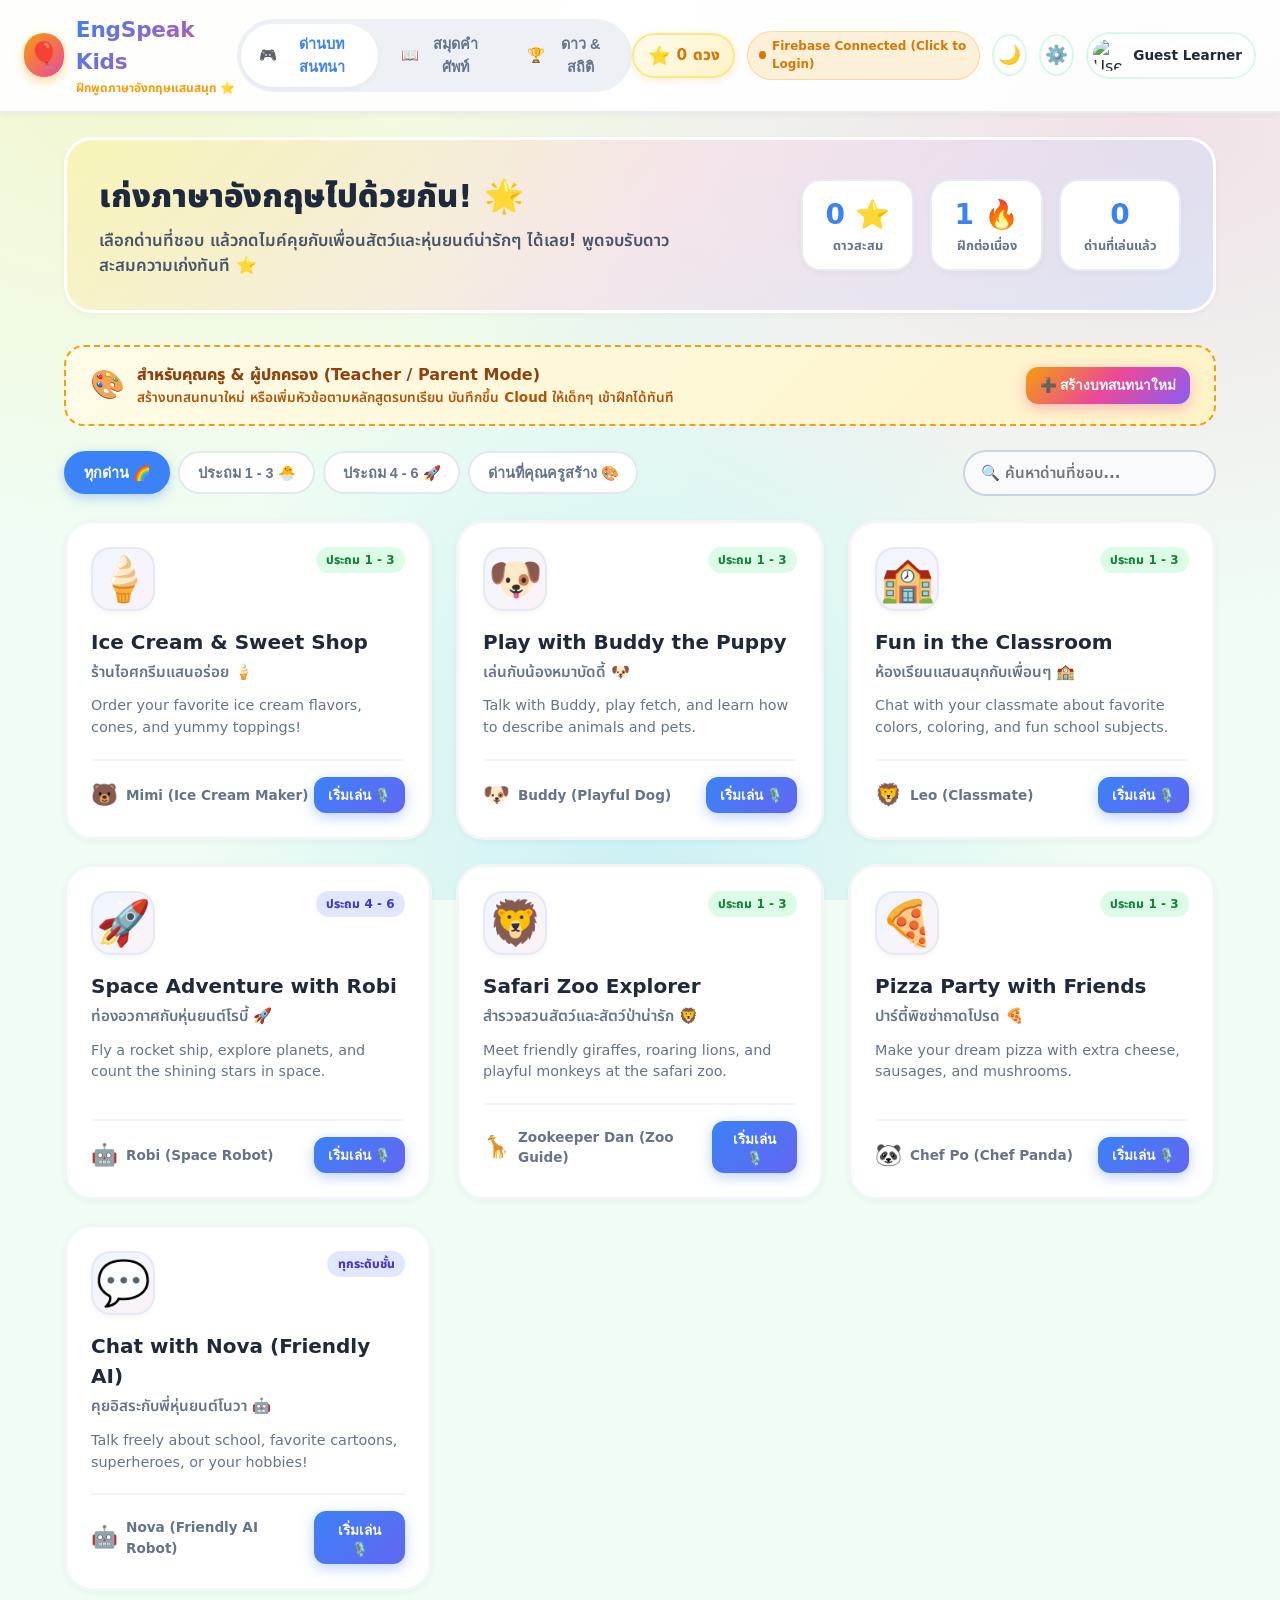
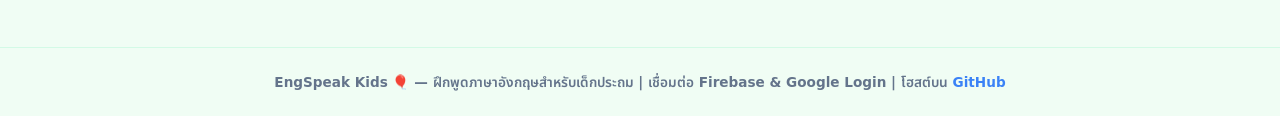
==== index.html @ 5729c8fe "Transform to EngSpeak Kids with custom scenario builder and star rewards" ====
<!DOCTYPE html>
<html lang="th" data-theme="light">
<head>
  <meta charset="UTF-8">
  <meta name="viewport" content="width=device-width, initial-scale=1.0">
  <meta name="description" content="เว็บแอพฝึกพูดภาษาอังกฤษแสนสนุกสำหรับเด็กประถม มีระบบแปลงเสียงพูด ตอบกลับด้วยเสียง สะสมดาว และระบบสร้างบทสนทนาสำหรับคุณครู">
  <title>EngSpeak Kids 🎈 - เว็บแอพฝึกสนทนาภาษาอังกฤษสำหรับเด็กประถม</title>

  <!-- Google Fonts: Inter & Noto Sans Thai -->
  <link rel="preconnect" href="https://fonts.googleapis.com">
  <link rel="preconnect" href="https://fonts.gstatic.com" crossorigin>
  <link href="https://fonts.googleapis.com/css2?family=Inter:wght@400;500;600;700;800;900&family=Noto+Sans+Thai:wght@400;500;600;700;800;900&display=swap" rel="stylesheet">

  <!-- CSS Stylesheets -->
  <link rel="stylesheet" href="./css/main.css">
  <link rel="stylesheet" href="./css/chat.css">
  <link rel="stylesheet" href="./css/components.css">
</head>
<body>

  <!-- Top App Header -->
  <header class="app-header">
    <div class="brand" id="brand-btn">
      <div class="brand-icon">🎈</div>
      <div class="brand-title">
        <span class="brand-name">EngSpeak Kids</span>
        <span class="brand-tag">ฝึกพูดภาษาอังกฤษแสนสนุก ⭐</span>
      </div>
    </div>

    <!-- Navigation Tabs -->
    <nav class="nav-tabs">
      <button class="nav-tab active" data-view="scenarios">
        <span>🎮</span> <span>ด่านบทสนทนา</span>
      </button>
      <button class="nav-tab" data-view="wordbank">
        <span>📖</span> <span>สมุดคำศัพท์</span>
      </button>
      <button class="nav-tab" data-view="history">
        <span>🏆</span> <span>ดาว & สถิติ</span>
      </button>
    </nav>

    <!-- Header Actions -->
    <div class="header-actions">
      <!-- Star Reward Pill -->
      <div class="star-counter-badge" id="header-stars-badge" title="ดาวสะสมความเก่งของคุณ">
        <span class="star-icon-spin">⭐</span>
        <span id="header-stars-count">0</span> ดวง
      </div>

      <!-- Firebase Badge -->
      <div class="firebase-indicator warning" id="firebase-indicator" title="คลิกเพื่อตั้งค่า Firebase">
        <span class="indicator-dot"></span>
        <span id="firebase-status-text">Setup Firebase</span>
      </div>

      <!-- Theme Toggle -->
      <button class="btn btn-secondary btn-icon" id="btn-theme-toggle" title="สลับโหมดมืด/สว่าง">
        🌙
      </button>

      <!-- Settings Button -->
      <button class="btn btn-secondary btn-icon" id="btn-header-settings" title="ตั้งค่าเสียงและระบบ">
        ⚙️
      </button>

      <!-- User Profile Badge -->
      <div class="user-badge" id="user-profile-badge" title="บัญชีผู้ใช้ & Google Login">
        <img src="https://api.dicebear.com/7.x/bottts/svg?seed=kid" alt="User Avatar" class="user-avatar" id="header-user-avatar">
        <span class="user-name" id="header-user-name">Guest Learner</span>
      </div>
    </div>
  </header>

  <!-- Main Container -->
  <main class="main-content">

    <!-- VIEW 1: SCENARIOS (ด่านฝึกพูดสำหรับเด็กประถม) -->
    <section class="view-section active" id="view-scenarios">
      <!-- Hero Banner -->
      <div class="hero-banner">
        <div class="hero-text">
          <h1>เก่งภาษาอังกฤษไปด้วยกัน! 🌟</h1>
          <p>เลือกด่านที่ชอบ แล้วกดไมค์คุยกับเพื่อนสัตว์และหุ่นยนต์น่ารักๆ ได้เลย! พูดจบรับดาวสะสมความเก่งทันที ⭐</p>
        </div>
        <div class="hero-stats">
          <div class="stat-chip">
            <div class="stat-value" id="stat-stars-banner">0 ⭐</div>
            <div class="stat-label">ดาวสะสม</div>
          </div>
          <div class="stat-chip">
            <div class="stat-value" id="stat-streak">1 🔥</div>
            <div class="stat-label">ฝึกต่อเนื่อง</div>
          </div>
          <div class="stat-chip">
            <div class="stat-value" id="stat-practices">0</div>
            <div class="stat-label">ด่านที่เล่นแล้ว</div>
          </div>
        </div>
      </div>

      <!-- Teacher / Admin Bar -->
      <div class="teacher-action-bar">
        <div class="teacher-bar-info">
          <span>🎨</span>
          <div class="teacher-bar-text">
            <h4>สำหรับคุณครู & ผู้ปกครอง (Teacher / Parent Mode)</h4>
            <p>สร้างบทสนทนาใหม่ หรือเพิ่มหัวข้อตามหลักสูตรบทเรียน บันทึกขึ้น Cloud ให้เด็กๆ เข้าฝึกได้ทันที</p>
          </div>
        </div>
        <button class="btn btn-rainbow btn-sm" id="btn-open-custom-scenario">
          ➕ สร้างบทสนทนาใหม่
        </button>
      </div>

      <!-- Filters & Search -->
      <div class="filter-bar">
        <div class="filter-tags">
          <button class="filter-btn active" data-level="all">ทุกด่าน 🌈</button>
          <button class="filter-btn" data-level="p1-p3">ประถม 1 - 3 🐣</button>
          <button class="filter-btn" data-level="p4-p6">ประถม 4 - 6 🚀</button>
          <button class="filter-btn" data-level="custom">ด่านที่คุณครูสร้าง 🎨</button>
        </div>
        <div style="min-width: 240px;">
          <input type="text" id="search-scenarios-input" class="form-control" placeholder="🔍 ค้นหาด่านที่ชอบ..." style="border-radius: var(--radius-full);">
        </div>
      </div>

      <!-- Scenarios Cards Grid -->
      <div class="scenarios-grid" id="scenarios-container">
        <!-- Rendered by JavaScript -->
      </div>
    </section>

    <!-- VIEW 2: CHAT PRACTICE ROOM (ห้องสนทนาสดสำหรับเด็ก) -->
    <section class="view-section" id="view-chat">
      <div class="chat-room-container">
        <!-- Header -->
        <div class="chat-room-header">
          <div class="partner-info">
            <div class="partner-avatar-box">
              <span id="chat-partner-avatar">🐻</span>
              <span class="speaking-indicator-dot" id="chat-speaking-dot"></span>
            </div>
            <div class="partner-meta">
              <h3>
                <span id="chat-partner-name">Mimi</span>
                <span class="partner-role-badge" id="chat-partner-role">Ice Cream Maker</span>
              </h3>
              <div class="partner-scenario-title" id="chat-scenario-title">🍦 Ice Cream & Sweet Shop</div>
            </div>
          </div>
          <div class="chat-room-actions">
            <button class="btn btn-secondary btn-sm" id="btn-finish-practice">
              ⏹️ บันทึกดาว & ออก
            </button>
          </div>
        </div>

        <!-- Messages Feed -->
        <div class="chat-messages" id="chat-messages-feed">
          <!-- Bubbles added dynamically -->
        </div>

        <!-- Suggested Prompts -->
        <div class="suggested-prompts-bar" id="suggested-prompts-bar">
          <!-- Chips added dynamically -->
        </div>

        <!-- Chat Input Bar -->
        <div class="chat-input-bar">
          <div class="speech-control-area">
            <!-- Big Central Microphone Button -->
            <div class="mic-button-wrapper">
              <button class="btn-mic" id="btn-mic-toggle" title="กดเพื่อเริ่มพูด">
                🎙️
              </button>
              <div class="mic-wave-ring"></div>
            </div>

            <!-- Text Input Fallback -->
            <div class="input-text-wrapper">
              <input type="text" id="chat-input-text" class="chat-text-input" placeholder="กดไมค์เพื่อพูดภาษาอังกฤษ หรือพิมพ์ตรงนี้จ้า...">
              <button class="btn-send" id="btn-chat-send" title="ส่งข้อความ">
                ➤
              </button>
            </div>
          </div>

          <div class="status-indicator-text" id="speech-status-indicator">
            แตะไมค์เพื่อพูด 🎙️
          </div>
        </div>
      </div>
    </section>

    <!-- VIEW 3: WORD BANK (สมุดคำศัพท์สำหรับเด็ก) -->
    <section class="view-section" id="view-wordbank">
      <div class="word-bank-header">
        <div>
          <h2>📖 สมุดคำศัพท์คนเก่ง (My Word Bank)</h2>
          <p style="color: var(--text-muted); font-size: 0.95rem; font-weight: 600;">คำศัพท์ภาษาอังกฤษที่หนูๆ บันทึกไว้ แตะฟังเสียงอ่านได้ตลอดเวลาจ้า</p>
        </div>
        <div style="display: flex; align-items: center; gap: 0.75rem;">
          <span class="badge-level p1-p3" id="wordbank-count">0 คำ</span>
          <button class="btn btn-primary btn-sm" id="btn-open-add-vocab">
            ➕ จดคำศัพท์ใหม่
          </button>
        </div>
      </div>

      <div class="word-bank-grid" id="wordbank-list-container">
        <!-- Rendered by JavaScript -->
      </div>
    </section>

    <!-- VIEW 4: HISTORY & STATS (ดาวและประวัติ) -->
    <section class="view-section" id="view-history">
      <div style="margin-bottom: 1.5rem;">
        <h2>🏆 เหรียญรางวัลและประวัติการฝึก</h2>
        <p style="color: var(--text-muted); font-size: 0.95rem; font-weight: 600;">ดูความก้าวหน้าและด่านต่างๆ ที่เคยฝึกพูดมาแล้ว</p>
      </div>

      <div class="history-list" id="history-list-container">
        <!-- Rendered by JavaScript -->
      </div>
    </section>

  </main>

  <!-- App Footer -->
  <footer class="app-footer">
    <p>EngSpeak Kids 🎈 — ฝึกพูดภาษาอังกฤษสำหรับเด็กประถม | เชื่อมต่อ Firebase & Google Login | โฮสต์บน <a href="https://github.com" target="_blank" rel="noopener">GitHub</a></p>
  </footer>

  <!-- ==================== MODALS ==================== -->

  <!-- 1. Custom Scenario Builder Modal (สำหรับครู/ผู้ปกครอง) -->
  <div class="modal-overlay" id="custom-scenario-modal">
    <div class="modal-box">
      <div class="modal-header">
        <h3>🎨 สร้างบทสนทนาใหม่ (Custom Scenario)</h3>
        <button class="modal-close" id="btn-close-custom-scenario-modal">&times;</button>
      </div>
      <div class="modal-body">
        <p class="form-help">
          สร้างด่านสนทนาใหม่ตามหัวข้อที่ต้องการ ข้อมูลจะถูกบันทึกขึ้น <strong>Cloud Firestore</strong> ให้เด็กๆ ทุกคนเข้าฝึกได้ทันที
        </p>

        <div class="form-group">
          <label>1. ชื่อด่านภาษาอังกฤษ (Title) *</label>
          <input type="text" id="custom-title" class="form-control" placeholder="เช่น Visiting the Toy Store">
        </div>

        <div class="form-group">
          <label>2. ชื่อด่านภาษาไทย (Thai Title) *</label>
          <input type="text" id="custom-title-th" class="form-control" placeholder="เช่น เที่ยวร้านของเล่นแสนสนุก 🧸">
        </div>

        <div class="form-group">
          <label>3. ระดับชั้น (Grade Level)</label>
          <select id="custom-level" class="form-control">
            <option value="ประถม 1 - 3">ประถม 1 - 3 (เริ่มต้น)</option>
            <option value="ประถม 4 - 6">ประถม 4 - 6 (ปานกลาง)</option>
            <option value="ทุกระดับชั้น">ทุกระดับชั้น</option>
          </select>
        </div>

        <div class="form-group">
          <label>4. เลือกตัวการ์ตูนมาสคอต (Mascot Emoji)</label>
          <div class="emoji-picker-container" id="custom-emoji-picker">
            <div class="emoji-pill selected" data-emoji="🐻">🐻</div>
            <div class="emoji-pill" data-emoji="🐶">🐶</div>
            <div class="emoji-pill" data-emoji="🐱">🐱</div>
            <div class="emoji-pill" data-emoji="🐰">🐰</div>
            <div class="emoji-pill" data-emoji="🐼">🐼</div>
            <div class="emoji-pill" data-emoji="🦁">🦁</div>
            <div class="emoji-pill" data-emoji="🦄">🦄</div>
            <div class="emoji-pill" data-emoji="🤖">🤖</div>
            <div class="emoji-pill" data-emoji="🍦">🍦</div>
            <div class="emoji-pill" data-emoji="🍕">🍕</div>
            <div class="emoji-pill" data-emoji="🚀">🚀</div>
            <div class="emoji-pill" data-emoji="🎨">🎨</div>
            <div class="emoji-pill" data-emoji="⚽">⚽</div>
          </div>
        </div>

        <div style="display: grid; grid-template-columns: 1fr 1fr; gap: 1rem;">
          <div class="form-group">
            <label>5. ชื่อตัวละคร *</label>
            <input type="text" id="custom-partner-name" class="form-control" placeholder="เช่น Teddy">
          </div>
          <div class="form-group">
            <label>6. บทบาทตัวละคร *</label>
            <input type="text" id="custom-partner-role" class="form-control" placeholder="เช่น Toy Maker">
          </div>
        </div>

        <div class="form-group">
          <label>7. คำอธิบายด่านสั้นๆ</label>
          <input type="text" id="custom-description" class="form-control" placeholder="เช่น ซื้อของเล่นและตุ๊กตาตัวโปรด">
        </div>

        <div class="form-group">
          <label>8. ประโยคทักทายแรกของตัวละคร (English) *</label>
          <input type="text" id="custom-initial-msg" class="form-control" placeholder="เช่น Hello! Welcome to the toy store! What toy do you want?">
        </div>

        <div class="form-group">
          <label>9. คำแปลภาษาไทยของประโยคทักทาย *</label>
          <input type="text" id="custom-initial-msg-th" class="form-control" placeholder="เช่น สวัสดีจ้า! ยินดีต้อนรับสู่ร้านของเล่น อยากได้ของเล่นชิ้นไหนเอ่ย?">
        </div>

        <div class="form-group">
          <label>10. ตัวอย่างประโยคให้เด็กฝึกพูด (ใส่ 1 ประโยคต่อ 1 บรรทัด)</label>
          <textarea id="custom-prompts" class="form-control" rows="3" placeholder="I want the cute teddy bear!&#10;Can I play with the toy robot?&#10;How much is this puzzle?"></textarea>
        </div>
      </div>
      <div class="modal-footer">
        <button class="btn btn-secondary" id="btn-cancel-custom-scenario">ยกเลิก</button>
        <button class="btn btn-rainbow" id="btn-save-custom-scenario">
          💾 บันทึกขึ้น Cloud Firestore
        </button>
      </div>
    </div>
  </div>

  <!-- 2. Firebase Setup Modal -->
  <div class="modal-overlay" id="firebase-modal">
    <div class="modal-box">
      <div class="modal-header">
        <h3>🔥 ตั้งค่าการเชื่อมต่อ Firebase</h3>
        <button class="modal-close" id="btn-close-firebase-modal">&times;</button>
      </div>
      <div class="modal-body">
        <p class="form-help">
          นำค่า <code>firebaseConfig</code> จาก Firebase Console มากดบันทึกที่นี่:
        </p>

        <div class="form-group">
          <label>API Key *</label>
          <input type="text" id="fb-api-key" class="form-control" placeholder="AIzaSy...">
        </div>
        <div class="form-group">
          <label>Auth Domain</label>
          <input type="text" id="fb-auth-domain" class="form-control" placeholder="engspeak-app.firebaseapp.com">
        </div>
        <div class="form-group">
          <label>Project ID *</label>
          <input type="text" id="fb-project-id" class="form-control" placeholder="engspeak-app">
        </div>
        <div class="form-group">
          <label>Storage Bucket</label>
          <input type="text" id="fb-storage-bucket" class="form-control">
        </div>
        <div class="form-group">
          <label>Messaging Sender ID</label>
          <input type="text" id="fb-messaging-id" class="form-control">
        </div>
        <div class="form-group">
          <label>App ID</label>
          <input type="text" id="fb-app-id" class="form-control">
        </div>
      </div>
      <div class="modal-footer">
        <button class="btn btn-secondary btn-sm" id="btn-clear-firebase" style="color: var(--danger); margin-right: auto;">
          ล้างค่า Config
        </button>
        <button class="btn btn-primary" id="btn-save-firebase">
          บันทึกการตั้งค่า
        </button>
      </div>
    </div>
  </div>

  <!-- 3. Settings Modal (Voice & System) -->
  <div class="modal-overlay" id="settings-modal">
    <div class="modal-box">
      <div class="modal-header">
        <h3>⚙️ ตั้งค่าระบบและเสียงพูด</h3>
        <button class="modal-close" id="btn-close-settings-modal">&times;</button>
      </div>
      <div class="modal-body">
        <div class="form-group">
          <label>สำเนียงภาษาอังกฤษ (Accent)</label>
          <select id="setting-accent" class="form-control">
            <option value="en-US">English (United States - US) 🇺🇸</option>
            <option value="en-GB">English (United Kingdom - UK) 🇬🇧</option>
          </select>
        </div>
        <div class="form-group">
          <label>ความเร็วในการพูดของคู่สนทนา: <span id="setting-rate-val" style="color: var(--primary); font-weight: bold;">0.9x</span></label>
          <input type="range" id="setting-rate" min="0.6" max="1.3" step="0.1" value="0.9" style="width: 100%; accent-color: var(--primary);">
          <div style="display: flex; justify-content: space-between; font-size: 0.8rem; color: var(--text-muted); font-weight: 700;">
            <span>ช้าๆ ชัดๆ (0.6x)</span>
            <span>ปกติสำหรับเด็ก (0.9x)</span>
            <span>เร็ว (1.3x)</span>
          </div>
        </div>
        <div class="form-group">
          <label>Google Gemini API Key (ตัวเลือกเสริม)</label>
          <input type="password" id="setting-gemini-key" class="form-control" placeholder="AIzaSy... (เว้นว่างไว้เพื่อใช้ AI ในตัว)">
          <span class="form-help">หากใส่ Gemini API Key ระบบจะใช้โมเดล Gemini 1.5 Flash ช่วยคิดคำตอบได้สนุกสนานยิ่งขึ้น</span>
        </div>
      </div>
      <div class="modal-footer">
        <button class="btn btn-primary" id="btn-save-settings">
          บันทึกการตั้งค่า
        </button>
      </div>
    </div>
  </div>

  <!-- 4. Profile & Google Login Modal -->
  <div class="modal-overlay" id="profile-modal">
    <div class="modal-box">
      <div class="modal-header">
        <h3>👤 บัญชีผู้ใช้คนเก่ง</h3>
        <button class="modal-close" id="btn-close-profile-modal">&times;</button>
      </div>
      <div class="modal-body" style="text-align: center;">
        <img id="modal-profile-avatar" src="https://api.dicebear.com/7.x/bottts/svg?seed=kid" alt="Profile Avatar" style="width: 84px; height: 84px; border-radius: 50%; margin: 0 auto 0.75rem; box-shadow: var(--shadow-sm); border: 3px solid #bfdbfe;">
        <h3 id="modal-profile-name" style="font-size: 1.35rem; font-weight: 800;">Guest Learner</h3>
        <p id="modal-profile-email" style="color: var(--text-muted); font-size: 0.9rem; margin-bottom: 1.5rem; font-weight: 600;">Guest Mode</p>

        <div id="modal-profile-fb-notice" style="display: none; background: rgba(245, 158, 11, 0.1); border: 1px solid rgba(245, 158, 11, 0.3); padding: 0.75rem; border-radius: var(--radius-sm); font-size: 0.85rem; margin-bottom: 1rem; text-align: left; color: #b45309; font-weight: 600;">
          ⚠️ ข้อมูลจะถูกบันทึกในเครื่องนี้ เข้าสู่ระบบด้วย Google เพื่อซิงค์ดาวและคำศัพท์ขึ้น Cloud Firestore ได้เลย!
        </div>

        <div style="display: flex; flex-direction: column; gap: 0.75rem; align-items: center;">
          <button class="btn btn-google" id="btn-modal-google-login" style="width: 100%; max-width: 290px;">
            <svg width="18" height="18" viewBox="0 0 24 24"><path fill="#4285F4" d="M22.56 12.25c0-.78-.07-1.53-.2-2.25H12v4.26h5.92c-.26 1.37-1.04 2.53-2.21 3.31v2.77h3.57c2.08-1.92 3.28-4.74 3.28-8.09z"/><path fill="#34A853" d="M12 23c2.97 0 5.46-.98 7.28-2.66l-3.57-2.77c-.98.66-2.23 1.06-3.71 1.06-2.86 0-5.29-1.93-6.16-4.53H2.18v2.84C3.99 20.53 7.7 23 12 23z"/><path fill="#FBBC05" d="M5.84 14.09c-.22-.66-.35-1.36-.35-2.09s.13-1.43.35-2.09V7.06H2.18C1.43 8.55 1 10.22 1 12s.43 3.45 1.18 4.94l2.85-2.22.81-.63z"/><path fill="#EA4335" d="M12 5.38c1.62 0 3.06.56 4.21 1.64l3.15-3.15C17.45 2.09 14.97 1 12 1 7.7 1 3.99 3.47 2.18 7.06l3.66 2.84c.87-2.6 3.3-4.52 6.16-4.52z"/></svg>
            เข้าสู่ระบบด้วย Google
          </button>
          <button class="btn btn-secondary btn-sm" id="btn-modal-logout" style="color: var(--danger); display: none;">
            ออกจากระบบ
          </button>
        </div>
      </div>
    </div>
  </div>

  <!-- 5. Add Custom Vocab Modal -->
  <div class="modal-overlay" id="add-vocab-modal">
    <div class="modal-box">
      <div class="modal-header">
        <h3>➕ จดคำศัพท์ใหม่ลงสมุด</h3>
        <button class="modal-close" id="btn-close-add-vocab-modal">&times;</button>
      </div>
      <div class="modal-body">
        <div class="form-group">
          <label>คำศัพท์ภาษาอังกฤษ (Word / Phrase) *</label>
          <input type="text" id="vocab-input-word" class="form-control" placeholder="เช่น Puppy">
        </div>
        <div class="form-group">
          <label>คำอ่าน (Phonetic)</label>
          <input type="text" id="vocab-input-phonetic" class="form-control" placeholder="เช่น /ˈpʌp.i/">
        </div>
        <div class="form-group">
          <label>ความหมายภาษาไทย (Meaning) *</label>
          <input type="text" id="vocab-input-th" class="form-control" placeholder="เช่น ลูกสุนัขแสนน่ารัก">
        </div>
        <div class="form-group">
          <label>ตัวอย่างประโยค (Example Sentence)</label>
          <input type="text" id="vocab-input-example" class="form-control" placeholder="เช่น I love playing with my puppy.">
        </div>
      </div>
      <div class="modal-footer">
        <button class="btn btn-primary" id="btn-save-custom-vocab">
          บันทึกคำศัพท์
        </button>
      </div>
    </div>
  </div>

  <!-- JavaScript Entry Point (ES Module) -->
  <script type="module" src="./js/app.js"></script>
</body>
</html>
---- css/main.css ----
/**
 * Main Styles & Kids Edition Design System (ประถม ป.1 - ป.6)
 * Theme: Cheerful, Playful, Colorful & Engaging for Kids
 */

:root {
  --primary: #3b82f6;
  --primary-hover: #2563eb;
  --primary-light: #eff6ff;
  --primary-glow: rgba(59, 130, 246, 0.35);
  
  --secondary: #ec4899;
  --secondary-light: #fdf2f8;
  --accent: #f59e0b;
  --accent-light: #fef3c7;
  --success: #10b981;
  --success-light: #ecfdf5;
  --danger: #ef4444;

  --bg-main: #f0fdf4;
  --bg-card: rgba(255, 255, 255, 0.92);
  --bg-card-hover: #ffffff;
  --border-color: rgba(209, 250, 229, 0.9);
  
  --text-main: #1e293b;
  --text-muted: #64748b;
  --text-subtle: #94a3b8;

  --radius-sm: 12px;
  --radius-md: 20px;
  --radius-lg: 28px;
  --radius-full: 9999px;

  --shadow-sm: 0 2px 6px rgba(0,0,0,0.04);
  --shadow-md: 0 8px 20px -3px rgba(0,0,0,0.08);
  --shadow-lg: 0 16px 36px -6px rgba(0,0,0,0.12);
  --shadow-glow: 0 0 25px var(--primary-glow);

  --font-family: system-ui, -apple-system, BlinkMacSystemFont, 'Segoe UI', Roboto, 'Noto Sans Thai', cursive, sans-serif;
  --transition: all 0.25s cubic-bezier(0.34, 1.56, 0.64, 1);
}

[data-theme="dark"] {
  --bg-main: #0f172a;
  --bg-card: rgba(30, 41, 59, 0.88);
  --bg-card-hover: rgba(30, 41, 59, 0.98);
  --border-color: rgba(51, 65, 85, 0.8);
  --text-main: #f8fafc;
  --text-muted: #cbd5e1;
  --text-subtle: #94a3b8;
  --primary-light: rgba(59, 130, 246, 0.2);
}

* {
  box-sizing: border-box;
  margin: 0;
  padding: 0;
}

body {
  font-family: var(--font-family);
  background-color: var(--bg-main);
  color: var(--text-main);
  min-height: 100vh;
  display: flex;
  flex-direction: column;
  line-height: 1.5;
  -webkit-font-smoothing: antialiased;
  background-image: 
    radial-gradient(at 10% 10%, rgba(253, 224, 71, 0.2) 0px, transparent 40%),
    radial-gradient(at 90% 15%, rgba(244, 114, 182, 0.2) 0px, transparent 45%),
    radial-gradient(at 50% 90%, rgba(56, 189, 248, 0.2) 0px, transparent 50%);
  background-attachment: fixed;
}

/* App Header */
.app-header {
  position: sticky;
  top: 0;
  z-index: 40;
  display: flex;
  align-items: center;
  justify-content: space-between;
  padding: 0.875rem 1.5rem;
  background: var(--bg-card);
  backdrop-filter: blur(16px);
  -webkit-backdrop-filter: blur(16px);
  border-bottom: 2px solid rgba(226, 232, 240, 0.8);
  box-shadow: var(--shadow-sm);
}

.brand {
  display: flex;
  align-items: center;
  gap: 0.75rem;
  text-decoration: none;
  color: var(--text-main);
  cursor: pointer;
}

.brand-icon {
  width: 44px;
  height: 44px;
  border-radius: var(--radius-md);
  background: linear-gradient(135deg, #f59e0b, #ec4899);
  display: flex;
  align-items: center;
  justify-content: center;
  font-size: 1.6rem;
  box-shadow: 0 4px 12px rgba(245, 158, 11, 0.4);
  animation: bounceSlow 3s infinite;
}

@keyframes bounceSlow {
  0%, 100% { transform: translateY(0); }
  50% { transform: translateY(-4px); }
}

.brand-title {
  display: flex;
  flex-direction: column;
}

.brand-name {
  font-weight: 900;
  font-size: 1.35rem;
  background: linear-gradient(135deg, #3b82f6, #ec4899);
  -webkit-background-clip: text;
  -webkit-text-fill-color: transparent;
  letter-spacing: -0.01em;
}

.brand-tag {
  font-size: 0.75rem;
  color: #f59e0b;
  font-weight: 700;
}

.header-actions {
  display: flex;
  align-items: center;
  gap: 0.75rem;
}

/* Star Reward Pill */
.star-counter-badge {
  display: flex;
  align-items: center;
  gap: 0.35rem;
  padding: 0.4rem 0.85rem;
  background: linear-gradient(135deg, #fffbeb, #fef3c7);
  color: #d97706;
  border: 2px solid #fde68a;
  border-radius: var(--radius-full);
  font-weight: 800;
  font-size: 0.95rem;
  box-shadow: 0 2px 8px rgba(245, 158, 11, 0.2);
  cursor: default;
}

.star-icon-spin {
  display: inline-block;
  font-size: 1.15rem;
  animation: spinStar 6s linear infinite;
}

@keyframes spinStar {
  0% { transform: rotate(0deg); }
  100% { transform: rotate(360deg); }
}

/* Navigation Tabs */
.nav-tabs {
  display: flex;
  gap: 0.375rem;
  background: rgba(226, 232, 240, 0.6);
  padding: 0.3rem;
  border-radius: var(--radius-full);
}

.nav-tab {
  padding: 0.55rem 1.1rem;
  border-radius: var(--radius-full);
  font-size: 0.9rem;
  font-weight: 700;
  color: var(--text-muted);
  border: none;
  background: transparent;
  cursor: pointer;
  display: flex;
  align-items: center;
  gap: 0.4rem;
  transition: var(--transition);
}

.nav-tab:hover {
  color: var(--primary);
  transform: scale(1.04);
}

.nav-tab.active {
  background: #ffffff;
  color: var(--primary);
  box-shadow: var(--shadow-sm);
}

[data-theme="dark"] .nav-tab.active {
  background: #1e293b;
  color: #60a5fa;
}

/* User Profile Badge */
.user-badge {
  display: flex;
  align-items: center;
  gap: 0.5rem;
  padding: 0.35rem 0.75rem 0.35rem 0.35rem;
  border-radius: var(--radius-full);
  background: var(--bg-card);
  border: 2px solid var(--border-color);
  cursor: pointer;
  transition: var(--transition);
}

.user-badge:hover {
  border-color: var(--primary);
  transform: scale(1.05);
}

.user-avatar {
  width: 32px;
  height: 32px;
  border-radius: 50%;
  object-fit: cover;
}

.user-name {
  font-size: 0.85rem;
  font-weight: 700;
  max-width: 120px;
  white-space: nowrap;
  overflow: hidden;
  text-overflow: ellipsis;
}

/* Firebase Indicator */
.firebase-indicator {
  display: flex;
  align-items: center;
  gap: 0.375rem;
  font-size: 0.75rem;
  padding: 0.35rem 0.7rem;
  border-radius: var(--radius-full);
  background: rgba(16, 185, 129, 0.15);
  color: #059669;
  font-weight: 700;
  border: 1px solid rgba(16, 185, 129, 0.3);
  cursor: pointer;
}

.firebase-indicator.warning {
  background: rgba(245, 158, 11, 0.15);
  color: #d97706;
  border-color: rgba(245, 158, 11, 0.3);
}

.indicator-dot {
  width: 8px;
  height: 8px;
  border-radius: 50%;
  background-color: currentColor;
  animation: pulse 1.8s infinite;
}

@keyframes pulse {
  0%, 100% { opacity: 1; transform: scale(1); }
  50% { opacity: 0.4; transform: scale(0.8); }
}

/* Main Container */
.main-content {
  flex: 1;
  max-width: 1200px;
  width: 100%;
  margin: 0 auto;
  padding: 1.5rem;
  display: flex;
  flex-direction: column;
}

/* Screen Views */
.view-section {
  display: none;
  animation: fadeIn 0.3s ease-in-out;
}

.view-section.active {
  display: block;
}

@keyframes fadeIn {
  from { opacity: 0; transform: translateY(8px); }
  to { opacity: 1; transform: translateY(0); }
}

/* Common Buttons */
.btn {
  display: inline-flex;
  align-items: center;
  justify-content: center;
  gap: 0.5rem;
  padding: 0.7rem 1.4rem;
  border-radius: var(--radius-md);
  font-weight: 800;
  font-size: 0.95rem;
  cursor: pointer;
  border: none;
  transition: var(--transition);
  text-decoration: none;
}

.btn-primary {
  background: linear-gradient(135deg, var(--primary), #6366f1);
  color: #ffffff;
  box-shadow: 0 4px 14px var(--primary-glow);
}

.btn-primary:hover {
  transform: translateY(-2px) scale(1.02);
  box-shadow: 0 6px 20px var(--primary-glow);
}

.btn-rainbow {
  background: linear-gradient(135deg, #f59e0b, #ec4899, #8b5cf6);
  color: #ffffff;
  box-shadow: 0 4px 14px rgba(236, 72, 153, 0.35);
}

.btn-rainbow:hover {
  transform: translateY(-2px) scale(1.03);
  box-shadow: 0 6px 22px rgba(236, 72, 153, 0.45);
}

.btn-secondary {
  background: var(--bg-card);
  color: var(--text-main);
  border: 2px solid var(--border-color);
}

.btn-secondary:hover {
  background: var(--bg-card-hover);
  border-color: var(--primary);
  transform: translateY(-1px);
}

.btn-google {
  background: #ffffff;
  color: #1f2937;
  border: 2px solid #e5e7eb;
  box-shadow: var(--shadow-sm);
  font-weight: 700;
}

.btn-google:hover {
  background: #f9fafb;
  transform: scale(1.02);
}

.btn-sm {
  padding: 0.45rem 0.85rem;
  font-size: 0.85rem;
  border-radius: var(--radius-sm);
}

.btn-icon {
  width: 42px;
  height: 42px;
  padding: 0;
  border-radius: 50%;
  display: inline-flex;
  align-items: center;
  justify-content: center;
  font-size: 1.15rem;
}

/* Footer */
.app-footer {
  text-align: center;
  padding: 1.5rem;
  color: var(--text-muted);
  font-size: 0.85rem;
  font-weight: 600;
  border-top: 1px solid var(--border-color);
  margin-top: auto;
}

.app-footer a {
  color: var(--primary);
  text-decoration: none;
  font-weight: 700;
}

/* Mobile Responsive */
@media (max-width: 768px) {
  .app-header {
    padding: 0.75rem 1rem;
  }
  .nav-tab span:last-child {
    display: none;
  }
  .nav-tab {
    padding: 0.5rem 0.8rem;
  }
  .user-name {
    display: none;
  }
  .main-content {
    padding: 1rem;
  }
}
---- css/chat.css ----
/**
 * Chat Screen & Audio Waveform Styles (Kids Edition)
 * หน้าจอห้องฝึกสนทนาสำหรับเด็กประถม
 */

.chat-room-container {
  display: flex;
  flex-direction: column;
  height: calc(100vh - 150px);
  min-height: 580px;
  background: var(--bg-card);
  border: 3px solid rgba(191, 219, 254, 0.8);
  border-radius: var(--radius-lg);
  overflow: hidden;
  box-shadow: var(--shadow-md);
  position: relative;
}

/* Chat Header */
.chat-room-header {
  display: flex;
  align-items: center;
  justify-content: space-between;
  padding: 1rem 1.5rem;
  background: linear-gradient(135deg, #eff6ff, #fdf2f8);
  border-bottom: 2px solid rgba(219, 234, 254, 0.8);
}

.partner-info {
  display: flex;
  align-items: center;
  gap: 1rem;
}

.partner-avatar-box {
  width: 52px;
  height: 52px;
  border-radius: 50%;
  background: #ffffff;
  border: 3px solid #fbcfe8;
  display: flex;
  align-items: center;
  justify-content: center;
  font-size: 2rem;
  box-shadow: var(--shadow-sm);
  position: relative;
  animation: bounceSlow 3s infinite;
}

.speaking-indicator-dot {
  position: absolute;
  bottom: 0;
  right: 0;
  width: 16px;
  height: 16px;
  background: var(--success);
  border: 3px solid #ffffff;
  border-radius: 50%;
  display: none;
}

.speaking-indicator-dot.active {
  display: block;
  animation: pulse 1.2s infinite;
}

.partner-meta h3 {
  font-size: 1.15rem;
  font-weight: 800;
  color: var(--text-main);
  display: flex;
  align-items: center;
  gap: 0.5rem;
}

.partner-role-badge {
  font-size: 0.75rem;
  font-weight: 700;
  padding: 0.2rem 0.6rem;
  background: linear-gradient(135deg, #fef3c7, #fed7aa);
  color: #b45309;
  border-radius: var(--radius-full);
}

.partner-scenario-title {
  font-size: 0.85rem;
  color: var(--text-muted);
  font-weight: 600;
}

.chat-room-actions {
  display: flex;
  align-items: center;
  gap: 0.5rem;
}

/* Messages Feed */
.chat-messages {
  flex: 1;
  overflow-y: auto;
  padding: 1.5rem;
  display: flex;
  flex-direction: column;
  gap: 1.25rem;
  scroll-behavior: smooth;
  background-image: radial-gradient(rgba(203, 213, 225, 0.4) 1px, transparent 1px);
  background-size: 20px 20px;
}

/* Bubble Styles */
.message-row {
  display: flex;
  gap: 0.75rem;
  max-width: 85%;
  animation: messagePopIn 0.35s cubic-bezier(0.34, 1.56, 0.64, 1);
}

@keyframes messagePopIn {
  from { opacity: 0; transform: scale(0.9) translateY(12px); }
  to { opacity: 1; transform: scale(1) translateY(0); }
}

.message-row.partner {
  align-self: flex-start;
}

.message-row.user {
  align-self: flex-end;
  flex-direction: row-reverse;
}

.message-avatar {
  width: 44px;
  height: 44px;
  border-radius: 50%;
  display: flex;
  align-items: center;
  justify-content: center;
  flex-shrink: 0;
  font-size: 1.6rem;
  background: #ffffff;
  border: 2px solid rgba(226, 232, 240, 0.8);
  box-shadow: var(--shadow-sm);
}

.message-row.user .message-avatar {
  background: #fef08a;
  border-color: #fde047;
}

.message-content {
  display: flex;
  flex-direction: column;
  gap: 0.375rem;
}

.bubble {
  padding: 1rem 1.25rem;
  border-radius: 22px;
  font-size: 1.05rem;
  font-weight: 600;
  line-height: 1.5;
  box-shadow: var(--shadow-sm);
  position: relative;
  word-break: break-word;
}

.message-row.partner .bubble {
  background: #ffffff;
  color: #1e293b;
  border-bottom-left-radius: 6px;
  border: 2px solid #e2e8f0;
}

.message-row.user .bubble {
  background: linear-gradient(135deg, #3b82f6, #6366f1);
  color: #ffffff;
  border-bottom-right-radius: 6px;
  box-shadow: 0 4px 12px var(--primary-glow);
}

/* Actions */
.message-actions {
  display: flex;
  align-items: center;
  gap: 0.5rem;
  margin-top: 0.25rem;
}

.action-chip {
  background: #ffffff;
  border: 2px solid #e2e8f0;
  color: var(--text-muted);
  font-size: 0.8rem;
  font-weight: 700;
  padding: 0.3rem 0.7rem;
  border-radius: var(--radius-full);
  cursor: pointer;
  display: inline-flex;
  align-items: center;
  gap: 0.35rem;
  transition: var(--transition);
}

.action-chip:hover {
  background: #eff6ff;
  color: var(--primary);
  border-color: var(--primary);
  transform: scale(1.05);
}

.translation-box {
  margin-top: 0.375rem;
  padding: 0.6rem 0.85rem;
  background: rgba(254, 243, 199, 0.8);
  border-left: 4px solid var(--accent);
  border-radius: 6px 12px 12px 6px;
  font-size: 0.9rem;
  color: #92400e;
  font-weight: 600;
  display: none;
}

.translation-box.show {
  display: block;
}

/* Grammar / Cheering Card */
.grammar-card {
  margin-top: 0.5rem;
  padding: 0.85rem 1rem;
  border-radius: var(--radius-md);
  font-size: 0.9rem;
  line-height: 1.4;
  border: 2px solid #86efac;
  background: #f0fdf4;
  color: #166534;
  box-shadow: var(--shadow-sm);
}

.grammar-card.suggestion {
  border-color: #fde047;
  background: #fefce8;
  color: #854d0e;
}

.grammar-card-header {
  font-weight: 800;
  display: flex;
  align-items: center;
  gap: 0.35rem;
  margin-bottom: 0.25rem;
}

/* Suggested Prompts Scroller */
.suggested-prompts-bar {
  padding: 0.75rem 1.25rem;
  background: #ffffff;
  border-top: 2px solid rgba(226, 232, 240, 0.8);
  display: flex;
  gap: 0.625rem;
  overflow-x: auto;
  scrollbar-width: none;
}

.suggested-prompts-bar::-webkit-scrollbar {
  display: none;
}

.prompt-chip {
  flex-shrink: 0;
  padding: 0.5rem 1.1rem;
  background: linear-gradient(135deg, #f0fdf4, #ecfdf5);
  color: #047857;
  border: 2px solid #a7f3d0;
  border-radius: var(--radius-full);
  font-size: 0.9rem;
  font-weight: 700;
  cursor: pointer;
  transition: var(--transition);
}

.prompt-chip:hover {
  background: #10b981;
  color: #ffffff;
  border-color: #10b981;
  transform: translateY(-2px) scale(1.03);
}

/* Chat Input Bar */
.chat-input-bar {
  padding: 1.15rem 1.5rem;
  background: #ffffff;
  border-top: 2px solid rgba(226, 232, 240, 0.8);
  display: flex;
  align-items: center;
  gap: 1rem;
}

.speech-control-area {
  display: flex;
  align-items: center;
  flex: 1;
  gap: 1rem;
}

/* Mic Button */
.mic-button-wrapper {
  position: relative;
  display: flex;
  align-items: center;
  justify-content: center;
}

.btn-mic {
  width: 60px;
  height: 60px;
  border-radius: 50%;
  background: linear-gradient(135deg, #f59e0b, #ec4899);
  color: #ffffff;
  border: none;
  display: flex;
  align-items: center;
  justify-content: center;
  font-size: 1.75rem;
  cursor: pointer;
  box-shadow: 0 4px 16px rgba(236, 72, 153, 0.4);
  transition: var(--transition);
  z-index: 2;
}

.btn-mic:hover {
  transform: scale(1.08);
}

.btn-mic.recording {
  background: linear-gradient(135deg, #ef4444, #dc2626);
  box-shadow: 0 0 25px rgba(239, 68, 68, 0.6);
  animation: pulse-red 1.2s infinite;
}

.mic-wave-ring {
  position: absolute;
  width: 100%;
  height: 100%;
  border-radius: 50%;
  border: 3px solid var(--danger);
  opacity: 0;
  pointer-events: none;
}

.btn-mic.recording ~ .mic-wave-ring {
  animation: waveExpand 1.5s infinite linear;
}

.input-text-wrapper {
  flex: 1;
  position: relative;
  display: flex;
  align-items: center;
}

.chat-text-input {
  width: 100%;
  padding: 0.85rem 3.5rem 0.85rem 1.25rem;
  border-radius: var(--radius-full);
  border: 2px solid #cbd5e1;
  background: #f8fafc;
  color: var(--text-main);
  font-size: 1rem;
  font-weight: 600;
  outline: none;
  transition: var(--transition);
}

.chat-text-input:focus {
  border-color: var(--primary);
  background: #ffffff;
  box-shadow: 0 0 0 4px var(--primary-glow);
}

.btn-send {
  position: absolute;
  right: 8px;
  width: 42px;
  height: 42px;
  border-radius: 50%;
  background: var(--primary);
  color: #ffffff;
  border: none;
  cursor: pointer;
  display: flex;
  align-items: center;
  justify-content: center;
  font-size: 1.1rem;
  transition: var(--transition);
}

.btn-send:hover {
  background: var(--primary-hover);
  transform: scale(1.08);
}

.status-indicator-text {
  font-size: 0.85rem;
  font-weight: 700;
  color: var(--text-muted);
  min-width: 110px;
  text-align: center;
}

/* Sound Bars */
.sound-bars {
  display: inline-flex;
  align-items: flex-end;
  gap: 3px;
  height: 16px;
  margin-left: 4px;
}

.sound-bar {
  width: 4px;
  background: var(--danger);
  border-radius: 2px;
  animation: jumpBar 0.8s infinite ease-in-out alternate;
}

.sound-bar:nth-child(2) { animation-delay: 0.2s; }
.sound-bar:nth-child(3) { animation-delay: 0.4s; }

@keyframes jumpBar {
  0% { height: 4px; }
  100% { height: 16px; }
}
---- css/components.css ----
/**
 * Components CSS (Kids Edition)
 * Cards, Custom Scenario Builder, Word Bank, Stats, and Star Celebrations
 */

/* Hero Section */
.hero-banner {
  background: linear-gradient(135deg, rgba(254, 240, 138, 0.4), rgba(251, 207, 232, 0.4), rgba(191, 219, 254, 0.4));
  border: 3px solid #ffffff;
  border-radius: var(--radius-lg);
  padding: 2rem;
  margin-bottom: 2rem;
  display: flex;
  align-items: center;
  justify-content: space-between;
  gap: 1.5rem;
  flex-wrap: wrap;
  box-shadow: var(--shadow-sm);
}

.hero-text h1 {
  font-size: 2rem;
  font-weight: 900;
  color: #1e293b;
  margin-bottom: 0.5rem;
}

.hero-text p {
  color: #475569;
  font-size: 1.05rem;
  font-weight: 600;
  max-width: 580px;
}

.hero-stats {
  display: flex;
  gap: 1rem;
}

.stat-chip {
  background: #ffffff;
  border: 2px solid rgba(226, 232, 240, 0.8);
  padding: 0.85rem 1.4rem;
  border-radius: var(--radius-md);
  text-align: center;
  box-shadow: var(--shadow-sm);
  transition: var(--transition);
}

.stat-chip:hover {
  transform: translateY(-3px) scale(1.05);
}

.stat-value {
  font-size: 1.75rem;
  font-weight: 900;
  color: var(--primary);
}

.stat-label {
  font-size: 0.8rem;
  color: var(--text-muted);
  font-weight: 700;
}

/* Teacher / Admin Action Bar */
.teacher-action-bar {
  display: flex;
  align-items: center;
  justify-content: space-between;
  gap: 1rem;
  background: linear-gradient(135deg, #fefce8, #fef3c7);
  border: 2px dashed #f59e0b;
  border-radius: var(--radius-md);
  padding: 1rem 1.5rem;
  margin-bottom: 1.5rem;
  flex-wrap: wrap;
}

.teacher-bar-info {
  display: flex;
  align-items: center;
  gap: 0.75rem;
}

.teacher-bar-info span {
  font-size: 1.75rem;
}

.teacher-bar-text h4 {
  font-size: 1rem;
  font-weight: 800;
  color: #92400e;
}

.teacher-bar-text p {
  font-size: 0.85rem;
  color: #b45309;
  font-weight: 600;
}

/* Category & Level Filter Bar */
.filter-bar {
  display: flex;
  align-items: center;
  justify-content: space-between;
  gap: 1rem;
  margin-bottom: 1.5rem;
  flex-wrap: wrap;
}

.filter-tags {
  display: flex;
  gap: 0.5rem;
  flex-wrap: wrap;
}

.filter-btn {
  padding: 0.5rem 1.1rem;
  border-radius: var(--radius-full);
  font-size: 0.9rem;
  font-weight: 700;
  border: 2px solid #e2e8f0;
  background: #ffffff;
  color: var(--text-muted);
  cursor: pointer;
  transition: var(--transition);
}

.filter-btn:hover {
  border-color: var(--primary);
  color: var(--primary);
  transform: translateY(-1px);
}

.filter-btn.active {
  background: var(--primary);
  color: #ffffff;
  border-color: var(--primary);
  box-shadow: 0 4px 12px var(--primary-glow);
}

/* Scenario Grid */
.scenarios-grid {
  display: grid;
  grid-template-columns: repeat(auto-fill, minmax(320px, 1fr));
  gap: 1.5rem;
  margin-bottom: 2rem;
}

.scenario-card {
  background: #ffffff;
  border: 3px solid rgba(241, 245, 249, 0.9);
  border-radius: var(--radius-lg);
  padding: 1.5rem;
  display: flex;
  flex-direction: column;
  box-shadow: var(--shadow-sm);
  transition: var(--transition);
  position: relative;
  cursor: pointer;
}

.scenario-card:hover {
  transform: translateY(-6px) scale(1.02);
  box-shadow: var(--shadow-lg);
  border-color: #93c5fd;
}

.scenario-card.custom-scenario {
  border-color: #fde047;
  background: linear-gradient(180deg, #fffef0, #ffffff);
}

.scenario-header {
  display: flex;
  align-items: flex-start;
  justify-content: space-between;
  margin-bottom: 1rem;
}

.scenario-icon {
  font-size: 2.75rem;
  width: 64px;
  height: 64px;
  background: linear-gradient(135deg, #eff6ff, #fdf2f8);
  border: 2px solid rgba(226, 232, 240, 0.8);
  border-radius: var(--radius-md);
  display: flex;
  align-items: center;
  justify-content: center;
  box-shadow: var(--shadow-sm);
}

.scenario-badges {
  display: flex;
  flex-direction: column;
  align-items: flex-end;
  gap: 0.35rem;
}

.badge-level {
  font-size: 0.75rem;
  font-weight: 800;
  padding: 0.25rem 0.65rem;
  border-radius: var(--radius-full);
}

.badge-level.p1-p3 {
  background: #dcfce7;
  color: #15803d;
}

.badge-level.p4-p6 {
  background: #e0e7ff;
  color: #4338ca;
}

.badge-level.all {
  background: #fef3c7;
  color: #b45309;
}

.badge-custom-tag {
  font-size: 0.7rem;
  font-weight: 800;
  padding: 0.2rem 0.5rem;
  background: #fef08a;
  color: #854d0e;
  border-radius: var(--radius-full);
}

.scenario-title {
  font-size: 1.25rem;
  font-weight: 900;
  color: var(--text-main);
  margin-bottom: 0.25rem;
}

.scenario-title-th {
  font-size: 0.95rem;
  color: #64748b;
  font-weight: 600;
  margin-bottom: 0.75rem;
}

.scenario-description {
  font-size: 0.9rem;
  color: var(--text-muted);
  line-height: 1.5;
  margin-bottom: 1.25rem;
  flex: 1;
}

.scenario-footer {
  display: flex;
  align-items: center;
  justify-content: space-between;
  border-top: 2px solid #f1f5f9;
  padding-top: 1rem;
  margin-top: auto;
}

.scenario-partner {
  display: flex;
  align-items: center;
  gap: 0.5rem;
  font-size: 0.85rem;
  font-weight: 700;
  color: var(--text-muted);
}

.scenario-partner-avatar {
  font-size: 1.35rem;
}

/* Emoji Picker Pills */
.emoji-picker-container {
  display: flex;
  gap: 0.5rem;
  flex-wrap: wrap;
  padding: 0.5rem 0;
}

.emoji-pill {
  width: 44px;
  height: 44px;
  border-radius: 50%;
  border: 2px solid #cbd5e1;
  background: #ffffff;
  display: flex;
  align-items: center;
  justify-content: center;
  font-size: 1.5rem;
  cursor: pointer;
  transition: var(--transition);
}

.emoji-pill:hover {
  transform: scale(1.15);
  border-color: var(--primary);
}

.emoji-pill.selected {
  border-color: #ec4899;
  background: #fdf2f8;
  transform: scale(1.2);
  box-shadow: 0 0 10px rgba(236, 72, 153, 0.4);
}

/* Word Bank View */
.word-bank-header {
  display: flex;
  align-items: center;
  justify-content: space-between;
  margin-bottom: 1.5rem;
  flex-wrap: wrap;
  gap: 1rem;
}

.word-bank-grid {
  display: grid;
  grid-template-columns: repeat(auto-fill, minmax(280px, 1fr));
  gap: 1.25rem;
}

.vocab-card {
  background: #ffffff;
  border: 3px solid #f1f5f9;
  border-radius: var(--radius-md);
  padding: 1.25rem;
  display: flex;
  flex-direction: column;
  gap: 0.5rem;
  box-shadow: var(--shadow-sm);
  position: relative;
  transition: var(--transition);
}

.vocab-card:hover {
  transform: translateY(-4px) scale(1.02);
  box-shadow: var(--shadow-md);
  border-color: #bbf7d0;
}

.vocab-word-row {
  display: flex;
  align-items: center;
  justify-content: space-between;
}

.vocab-word {
  font-size: 1.35rem;
  font-weight: 900;
  color: var(--primary);
}

.vocab-phonetic {
  font-size: 0.85rem;
  color: var(--text-subtle);
  font-family: monospace;
}

.vocab-th {
  font-size: 1rem;
  color: var(--text-main);
  font-weight: 700;
}

.vocab-actions {
  display: flex;
  align-items: center;
  justify-content: flex-end;
  gap: 0.5rem;
  margin-top: 0.5rem;
  border-top: 2px solid #f8fafc;
  padding-top: 0.75rem;
}

/* History View */
.history-list {
  display: flex;
  flex-direction: column;
  gap: 1rem;
}

.history-card {
  background: #ffffff;
  border: 2px solid #e2e8f0;
  border-radius: var(--radius-md);
  padding: 1.25rem;
  display: flex;
  align-items: center;
  justify-content: space-between;
  box-shadow: var(--shadow-sm);
  flex-wrap: wrap;
  gap: 1rem;
}

.history-meta h4 {
  font-size: 1.1rem;
  font-weight: 800;
  color: var(--text-main);
  margin-bottom: 0.25rem;
}

.history-details {
  display: flex;
  align-items: center;
  gap: 1.25rem;
  font-size: 0.85rem;
  font-weight: 700;
  color: var(--text-muted);
}

/* Modals */
.modal-overlay {
  position: fixed;
  inset: 0;
  background: rgba(15, 23, 42, 0.65);
  backdrop-filter: blur(6px);
  display: none;
  align-items: center;
  justify-content: center;
  z-index: 100;
  padding: 1rem;
}

.modal-overlay.active {
  display: flex;
  animation: modalFadeIn 0.25s ease;
}

@keyframes modalFadeIn {
  from { opacity: 0; }
  to { opacity: 1; }
}

.modal-box {
  background: #ffffff;
  color: var(--text-main);
  border-radius: var(--radius-lg);
  max-width: 600px;
  width: 100%;
  max-height: 90vh;
  overflow-y: auto;
  box-shadow: var(--shadow-lg);
  border: 3px solid rgba(226, 232, 240, 0.9);
  animation: modalPopUp 0.3s cubic-bezier(0.34, 1.56, 0.64, 1);
}

[data-theme="dark"] .modal-box {
  background: #1e293b;
}

@keyframes modalPopUp {
  from { transform: scale(0.9); opacity: 0; }
  to { transform: scale(1); opacity: 1; }
}

.modal-header {
  padding: 1.25rem 1.5rem;
  border-bottom: 2px solid #f1f5f9;
  display: flex;
  align-items: center;
  justify-content: space-between;
}

.modal-header h3 {
  font-size: 1.25rem;
  font-weight: 900;
}

.modal-close {
  background: transparent;
  border: none;
  font-size: 1.75rem;
  cursor: pointer;
  color: var(--text-subtle);
  transition: var(--transition);
}

.modal-close:hover {
  color: var(--danger);
  transform: rotate(90deg);
}

.modal-body {
  padding: 1.5rem;
  display: flex;
  flex-direction: column;
  gap: 1.25rem;
}

.form-group {
  display: flex;
  flex-direction: column;
  gap: 0.45rem;
}

.form-group label {
  font-size: 0.9rem;
  font-weight: 800;
  color: var(--text-main);
}

.form-control {
  padding: 0.75rem 1rem;
  border-radius: var(--radius-sm);
  border: 2px solid #cbd5e1;
  background: #f8fafc;
  color: var(--text-main);
  font-size: 0.95rem;
  font-weight: 600;
  outline: none;
  font-family: inherit;
  transition: var(--transition);
}

.form-control:focus {
  border-color: var(--primary);
  background: #ffffff;
  box-shadow: 0 0 0 3px var(--primary-glow);
}

.form-help {
  font-size: 0.8rem;
  color: var(--text-muted);
  font-weight: 600;
}

.modal-footer {
  padding: 1.25rem 1.5rem;
  border-top: 2px solid #f1f5f9;
  display: flex;
  justify-content: flex-end;
  gap: 0.75rem;
}

/* Toast */
.toast-container {
  position: fixed;
  bottom: 1.5rem;
  right: 1.5rem;
  display: flex;
  flex-direction: column;
  gap: 0.75rem;
  z-index: 200;
  pointer-events: none;
}

.toast {
  pointer-events: auto;
  min-width: 280px;
  max-width: 420px;
  background: #ffffff;
  color: #1e293b;
  border-radius: var(--radius-md);
  padding: 1rem 1.4rem;
  box-shadow: var(--shadow-lg);
  border-left: 6px solid var(--primary);
  display: flex;
  align-items: center;
  gap: 0.75rem;
  font-size: 0.95rem;
  font-weight: 700;
  animation: toastSlideIn 0.3s cubic-bezier(0.34, 1.56, 0.64, 1);
}

.toast.success { border-left-color: var(--success); }
.toast.error { border-left-color: var(--danger); }
.toast.warning { border-left-color: var(--accent); }

@keyframes toastSlideIn {
  from { transform: translateX(100%); opacity: 0; }
  to { transform: translateX(0); opacity: 1; }
}
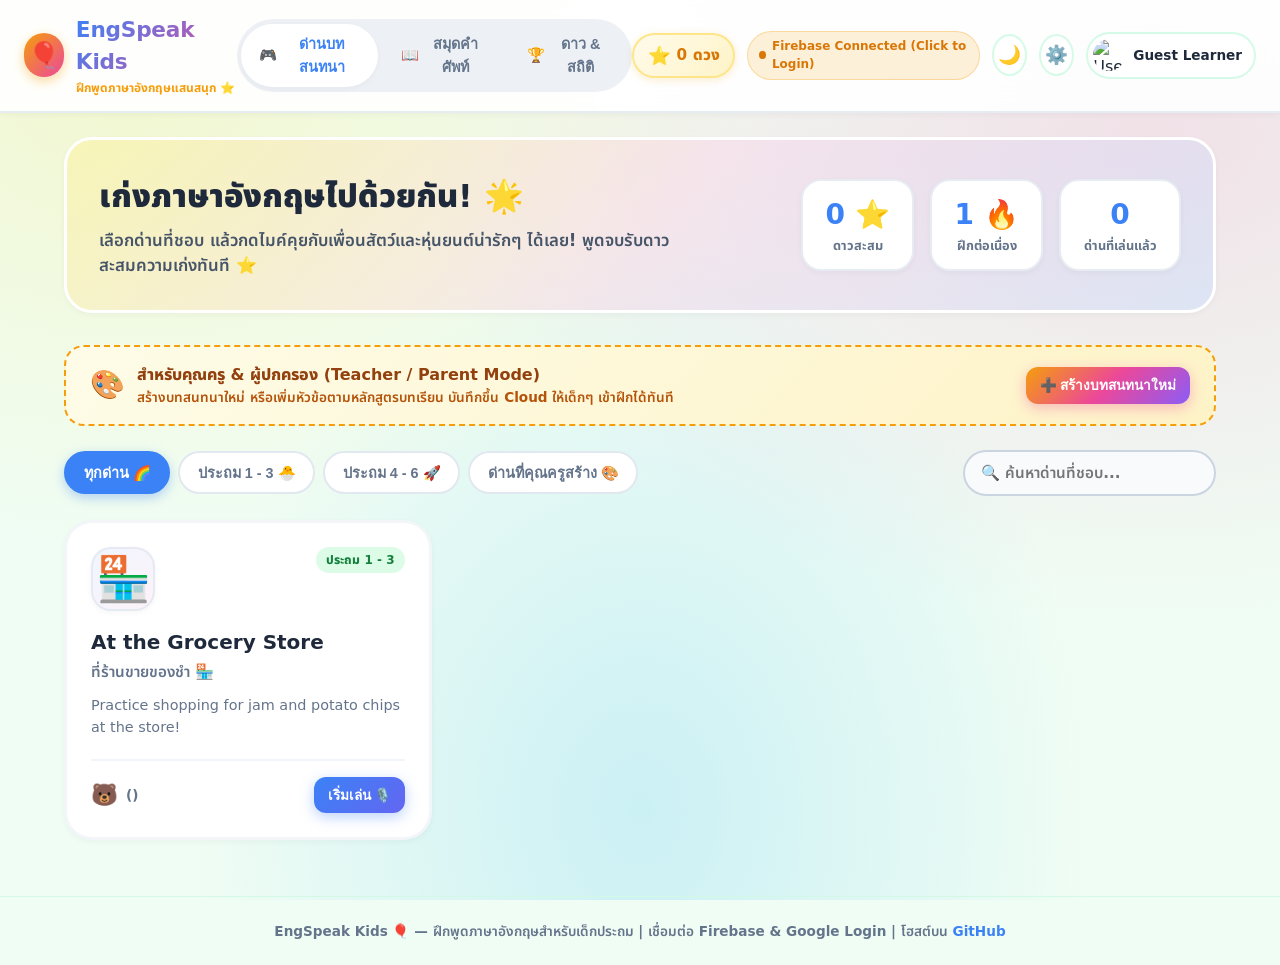
==== commit 8560bf7e: "Update starter scenario to Grocery Store with role selection and guided teleprompter" ====
--- a/index.html
+++ b/index.html
@@ -109,7 +109,7 @@
             <p>สร้างบทสนทนาใหม่ หรือเพิ่มหัวข้อตามหลักสูตรบทเรียน บันทึกขึ้น Cloud ให้เด็กๆ เข้าฝึกได้ทันที</p>
           </div>
         </div>
-        <button class="btn btn-rainbow btn-sm" id="btn-open-custom-scenario">
+        <button class="btn btn-rainbow btn-sm" id="btn-open-custom-scenario" onclick="window.openCustomScenarioModal && window.openCustomScenarioModal()">
           ➕ สร้างบทสนทนาใหม่
         </button>
       </div>
@@ -140,15 +140,16 @@
         <div class="chat-room-header">
           <div class="partner-info">
             <div class="partner-avatar-box">
-              <span id="chat-partner-avatar">🐻</span>
+              <span id="chat-partner-avatar">🧑‍🍳</span>
               <span class="speaking-indicator-dot" id="chat-speaking-dot"></span>
             </div>
             <div class="partner-meta">
               <h3>
-                <span id="chat-partner-name">Mimi</span>
-                <span class="partner-role-badge" id="chat-partner-role">Ice Cream Maker</span>
+                <span id="chat-partner-name">Shopkeeper</span>
+                <span class="partner-role-badge" id="chat-partner-role">คนขาย</span>
+                <span class="partner-role-badge" id="chat-my-role-badge" style="background:#dbeafe; color:#1e40af;">คุณเล่นเป็น: Customer 👦</span>
               </h3>
-              <div class="partner-scenario-title" id="chat-scenario-title">🍦 Ice Cream & Sweet Shop</div>
+              <div class="partner-scenario-title" id="chat-scenario-title">🏪 At the Grocery Store</div>
             </div>
           </div>
           <div class="chat-room-actions">
@@ -161,6 +162,31 @@
         <!-- Messages Feed -->
         <div class="chat-messages" id="chat-messages-feed">
           <!-- Bubbles added dynamically -->
+        </div>
+
+        <!-- Teleprompter / Guided Reading Box -->
+        <div class="teleprompter-box" id="guided-teleprompter" style="display: none;">
+          <div class="teleprompter-header">
+            <span class="teleprompter-badge">📖 ประโยคที่หนูต้องพูด (Your Turn to Speak)</span>
+            <span class="teleprompter-step" id="teleprompter-step-indicator">ประโยคที่ 1 / 8</span>
+          </div>
+          <div class="teleprompter-text" id="teleprompter-text">
+            "Good afternoon! Can I help you?"
+          </div>
+          <div class="teleprompter-th" id="teleprompter-th">
+            สวัสดีตอนบ่ายครับ! มีอะไรให้ผมช่วยไหมครับ?
+          </div>
+          <div class="teleprompter-actions">
+            <button class="btn-teleprompter btn-tele-listen" id="btn-tele-listen" title="กดฟังเสียงตัวอย่าง">
+              🔊 ฟังตัวอย่างเสียง
+            </button>
+            <button class="btn-teleprompter btn-tele-mic" id="btn-tele-mic" title="เปิดไมค์เพื่ออ่านออกเสียง">
+              🎙️ เปิดไมค์อ่านออกเสียง
+            </button>
+            <button class="btn-teleprompter btn-tele-send" id="btn-tele-send" title="ส่งประโยคนี้ทันที">
+              ⚡ ส่งทันที
+            </button>
+          </div>
         </div>
 
         <!-- Suggested Prompts -->
@@ -181,7 +207,7 @@
 
             <!-- Text Input Fallback -->
             <div class="input-text-wrapper">
-              <input type="text" id="chat-input-text" class="chat-text-input" placeholder="กดไมค์เพื่อพูดภาษาอังกฤษ หรือพิมพ์ตรงนี้จ้า...">
+              <input type="text" id="chat-input-text" class="chat-text-input" placeholder="กดไมค์เพื่อพูดประโยคข้างบน หรือพิมพ์ที่นี่...">
               <button class="btn-send" id="btn-chat-send" title="ส่งข้อความ">
                 ➤
               </button>
@@ -235,6 +261,49 @@
   </footer>
 
   <!-- ==================== MODALS ==================== -->
+
+  <!-- 0. Role Selection Modal (เลือกบทบาท Shopkeeper หรือ Customer) -->
+  <div class="modal-overlay" id="role-selection-modal">
+    <div class="modal-box" style="max-width: 540px;">
+      <div class="modal-header">
+        <h3>🎭 เลือกบทบาทที่คุณต้องการเล่น</h3>
+        <button class="modal-close" id="btn-close-role-modal">&times;</button>
+      </div>
+      <div class="modal-body" style="text-align: center;">
+        <p style="color: var(--text-muted); font-size: 1rem; font-weight: 700;">
+          🏪 ด่าน: At the Grocery Store (ร้านขายของชำ)<br>
+          หนูอยากสวมบทบาทเป็นใครในบทสนทนานี้ดีเอ่ย?
+        </p>
+        <div class="role-selection-grid">
+          <!-- Option 1: Customer -->
+          <div class="role-card-select customer" id="btn-select-customer">
+            <div class="role-avatar-big">👦</div>
+            <div class="role-name-big">Customer (ลูกค้า)</div>
+            <div class="role-desc-small">
+              หนูเป็นคนซื้อของ<br>
+              (สั่งซื้อแยมและมันฝรั่งทอด)
+            </div>
+            <button class="btn btn-primary btn-sm" style="margin-top: 0.85rem; width: 100%;">
+              เล่นเป็นลูกค้า 🛍️
+            </button>
+          </div>
+
+          <!-- Option 2: Shopkeeper -->
+          <div class="role-card-select shopkeeper" id="btn-select-shopkeeper">
+            <div class="role-avatar-big">🧑‍🍳</div>
+            <div class="role-name-big">Shopkeeper (คนขาย)</div>
+            <div class="role-desc-small">
+              หนูเป็นเจ้าของร้าน<br>
+              (ทักทายและคิดเงินลูกค้า)
+            </div>
+            <button class="btn btn-rainbow btn-sm" style="margin-top: 0.85rem; width: 100%;">
+              เล่นเป็นคนขาย 🏪
+            </button>
+          </div>
+        </div>
+      </div>
+    </div>
+  </div>
 
   <!-- 1. Custom Scenario Builder Modal (สำหรับครู/ผู้ปกครอง) -->
   <div class="modal-overlay" id="custom-scenario-modal">
--- a/css/chat.css
+++ b/css/chat.css
@@ -432,3 +432,185 @@
   0% { height: 4px; }
   100% { height: 16px; }
 }
+
+/* ==================== GUIDED TELEPROMPTER BANNER ==================== */
+.teleprompter-box {
+  background: linear-gradient(135deg, #fffbeb, #fef3c7);
+  border: 3px solid #fde047;
+  border-radius: var(--radius-md);
+  margin: 0.75rem 1.25rem 0.25rem 1.25rem;
+  padding: 1rem 1.25rem;
+  box-shadow: 0 4px 14px rgba(245, 158, 11, 0.2);
+  display: flex;
+  flex-direction: column;
+  gap: 0.5rem;
+  animation: bounceIn 0.35s cubic-bezier(0.34, 1.56, 0.64, 1);
+  position: relative;
+}
+
+@keyframes bounceIn {
+  from { opacity: 0; transform: scale(0.95) translateY(10px); }
+  to { opacity: 1; transform: scale(1) translateY(0); }
+}
+
+.teleprompter-header {
+  display: flex;
+  align-items: center;
+  justify-content: space-between;
+  gap: 0.5rem;
+}
+
+.teleprompter-badge {
+  display: inline-flex;
+  align-items: center;
+  gap: 0.35rem;
+  font-size: 0.85rem;
+  font-weight: 800;
+  color: #b45309;
+  text-transform: uppercase;
+  letter-spacing: 0.02em;
+}
+
+.teleprompter-step {
+  font-size: 0.8rem;
+  font-weight: 700;
+  color: #92400e;
+  background: #fef08a;
+  padding: 0.15rem 0.55rem;
+  border-radius: var(--radius-full);
+}
+
+.teleprompter-text {
+  font-size: 1.35rem;
+  font-weight: 900;
+  color: #1e293b;
+  line-height: 1.35;
+  background: #ffffff;
+  padding: 0.75rem 1rem;
+  border-radius: var(--radius-sm);
+  border: 2px dashed #f59e0b;
+}
+
+.teleprompter-th {
+  font-size: 0.95rem;
+  color: #78350f;
+  font-weight: 700;
+  padding: 0 0.25rem;
+}
+
+.teleprompter-actions {
+  display: flex;
+  align-items: center;
+  gap: 0.75rem;
+  flex-wrap: wrap;
+  margin-top: 0.25rem;
+}
+
+.btn-teleprompter {
+  display: inline-flex;
+  align-items: center;
+  gap: 0.35rem;
+  padding: 0.45rem 0.95rem;
+  border-radius: var(--radius-full);
+  font-size: 0.85rem;
+  font-weight: 800;
+  cursor: pointer;
+  transition: var(--transition);
+  border: none;
+}
+
+.btn-tele-listen {
+  background: #ffffff;
+  color: #2563eb;
+  border: 2px solid #bfdbfe;
+}
+
+.btn-tele-listen:hover {
+  background: #dbeafe;
+  transform: scale(1.05);
+}
+
+.btn-tele-mic {
+  background: linear-gradient(135deg, #ec4899, #f43f5e);
+  color: #ffffff;
+  box-shadow: 0 2px 8px rgba(236, 72, 153, 0.3);
+}
+
+.btn-tele-mic:hover {
+  transform: scale(1.05);
+  box-shadow: 0 4px 12px rgba(236, 72, 153, 0.5);
+}
+
+.btn-tele-send {
+  background: linear-gradient(135deg, #10b981, #059669);
+  color: #ffffff;
+  box-shadow: 0 2px 8px rgba(16, 185, 129, 0.3);
+}
+
+.btn-tele-send:hover {
+  transform: scale(1.05);
+}
+
+/* ==================== ROLE SELECTION MODAL ==================== */
+.role-selection-grid {
+  display: grid;
+  grid-template-columns: 1fr 1fr;
+  gap: 1.25rem;
+  margin: 1rem 0;
+}
+
+.role-card-select {
+  background: #ffffff;
+  border: 3px solid #e2e8f0;
+  border-radius: var(--radius-lg);
+  padding: 1.5rem 1rem;
+  display: flex;
+  flex-direction: column;
+  align-items: center;
+  text-align: center;
+  cursor: pointer;
+  transition: var(--transition);
+  box-shadow: var(--shadow-sm);
+}
+
+.role-card-select:hover {
+  transform: translateY(-6px) scale(1.03);
+  border-color: #3b82f6;
+  box-shadow: var(--shadow-lg);
+}
+
+.role-card-select.shopkeeper:hover {
+  border-color: #f59e0b;
+  background: #fffbeb;
+}
+
+.role-card-select.customer:hover {
+  border-color: #3b82f6;
+  background: #eff6ff;
+}
+
+.role-avatar-big {
+  font-size: 3.5rem;
+  margin-bottom: 0.75rem;
+}
+
+.role-name-big {
+  font-size: 1.25rem;
+  font-weight: 900;
+  color: var(--text-main);
+  margin-bottom: 0.25rem;
+}
+
+.role-desc-small {
+  font-size: 0.85rem;
+  color: var(--text-muted);
+  font-weight: 600;
+  line-height: 1.4;
+}
+
+@media (max-width: 600px) {
+  .role-selection-grid {
+    grid-template-columns: 1fr;
+  }
+}
+
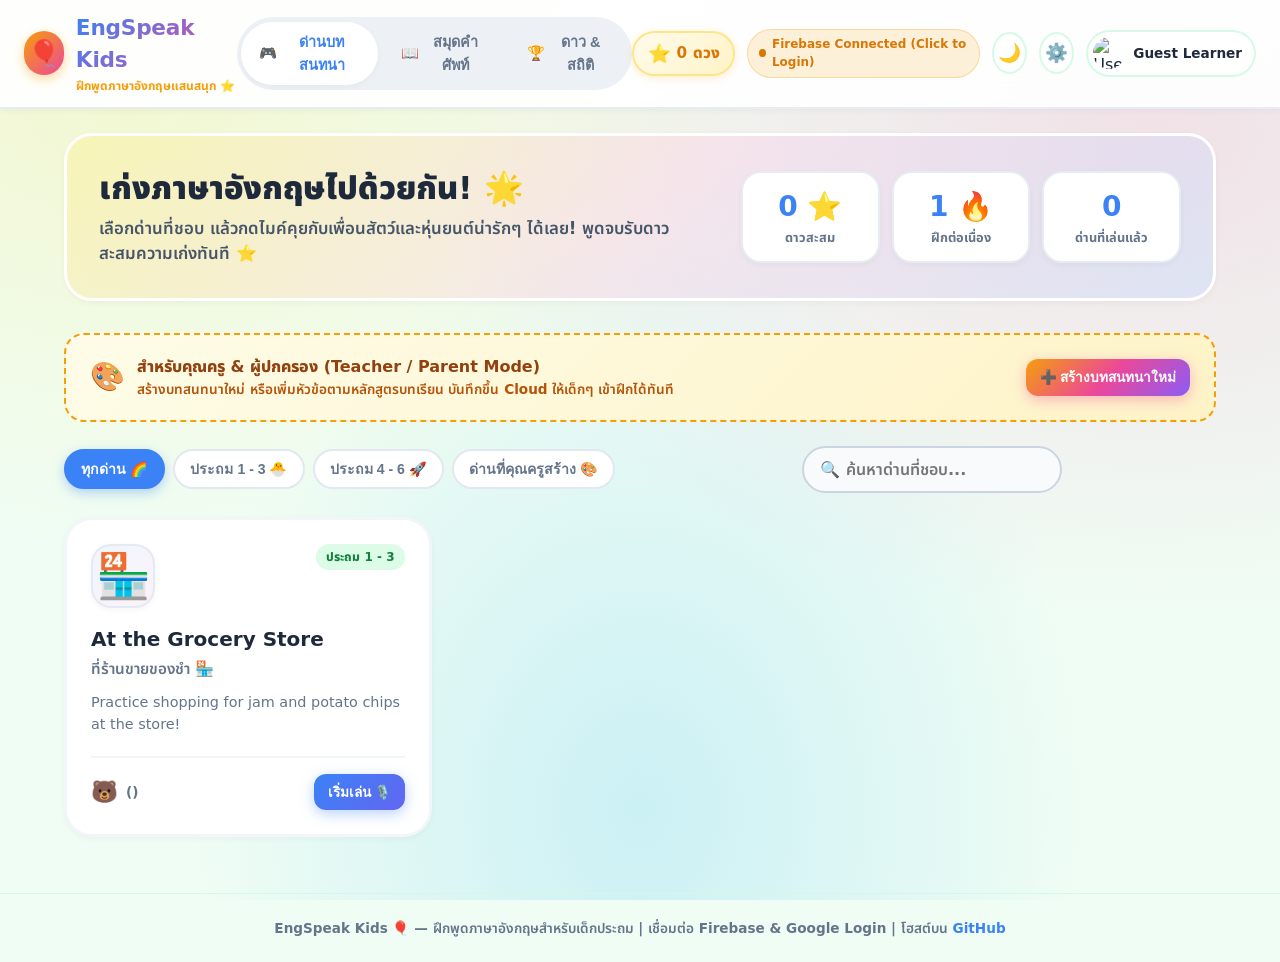
==== commit 3fe37686: "Improve UX/UI responsiveness across all devices, viewports, and orientations" ====
--- a/index.html
+++ b/index.html
@@ -2,7 +2,7 @@
 <html lang="th" data-theme="light">
 <head>
   <meta charset="UTF-8">
-  <meta name="viewport" content="width=device-width, initial-scale=1.0">
+  <meta name="viewport" content="width=device-width, initial-scale=1.0, viewport-fit=cover">
   <meta name="description" content="เว็บแอพฝึกพูดภาษาอังกฤษแสนสนุกสำหรับเด็กประถม มีระบบแปลงเสียงพูด ตอบกลับด้วยเสียง สะสมดาว และระบบสร้างบทสนทนาสำหรับคุณครู">
   <title>EngSpeak Kids 🎈 - เว็บแอพฝึกสนทนาภาษาอังกฤษสำหรับเด็กประถม</title>
 
@@ -122,7 +122,7 @@
           <button class="filter-btn" data-level="p4-p6">ประถม 4 - 6 🚀</button>
           <button class="filter-btn" data-level="custom">ด่านที่คุณครูสร้าง 🎨</button>
         </div>
-        <div style="min-width: 240px;">
+        <div class="search-box-wrapper">
           <input type="text" id="search-scenarios-input" class="form-control" placeholder="🔍 ค้นหาด่านที่ชอบ..." style="border-radius: var(--radius-full);">
         </div>
       </div>
@@ -355,7 +355,7 @@
           </div>
         </div>
 
-        <div style="display: grid; grid-template-columns: 1fr 1fr; gap: 1rem;">
+        <div class="form-grid-2col">
           <div class="form-group">
             <label>5. ชื่อตัวละคร *</label>
             <input type="text" id="custom-partner-name" class="form-control" placeholder="เช่น Teddy">
--- a/css/main.css
+++ b/css/main.css
@@ -4,6 +4,11 @@
  */
 
 :root {
+  --safe-top: env(safe-area-inset-top, 0px);
+  --safe-bottom: env(safe-area-inset-bottom, 0px);
+  --safe-left: env(safe-area-inset-left, 0px);
+  --safe-right: env(safe-area-inset-right, 0px);
+
   --primary: #3b82f6;
   --primary-hover: #2563eb;
   --primary-light: #eff6ff;
@@ -62,10 +67,13 @@
   background-color: var(--bg-main);
   color: var(--text-main);
   min-height: 100vh;
+  min-height: 100dvh;
   display: flex;
   flex-direction: column;
   line-height: 1.5;
   -webkit-font-smoothing: antialiased;
+  padding-left: var(--safe-left);
+  padding-right: var(--safe-right);
   background-image: 
     radial-gradient(at 10% 10%, rgba(253, 224, 71, 0.2) 0px, transparent 40%),
     radial-gradient(at 90% 15%, rgba(244, 114, 182, 0.2) 0px, transparent 45%),
@@ -81,12 +89,13 @@
   display: flex;
   align-items: center;
   justify-content: space-between;
-  padding: 0.875rem 1.5rem;
+  padding: calc(0.75rem + var(--safe-top)) 1.5rem 0.75rem 1.5rem;
   background: var(--bg-card);
   backdrop-filter: blur(16px);
   -webkit-backdrop-filter: blur(16px);
   border-bottom: 2px solid rgba(226, 232, 240, 0.8);
   box-shadow: var(--shadow-sm);
+  transition: var(--transition);
 }
 
 .brand {
@@ -400,21 +409,130 @@
   font-weight: 700;
 }
 
-/* Mobile Responsive */
+/* ==================== RESPONSIVE MEDIA QUERIES ==================== */
+
+/* Tablets and Mobile Landscape / Portrait */
+@media (max-width: 860px) {
+  .app-header {
+    padding: calc(0.6rem + var(--safe-top)) 1rem 0.6rem 1rem;
+  }
+  .nav-tab {
+    padding: 0.45rem 0.8rem;
+    font-size: 0.85rem;
+  }
+}
+
+/* Mobile Screens (Phones) */
 @media (max-width: 768px) {
   .app-header {
-    padding: 0.75rem 1rem;
-  }
+    flex-wrap: wrap;
+    gap: 0.5rem 0.75rem;
+    padding: calc(0.5rem + var(--safe-top)) 0.85rem 0.5rem 0.85rem;
+  }
+  
+  .brand {
+    order: 1;
+    gap: 0.5rem;
+  }
+
+  .brand-icon {
+    width: 38px;
+    height: 38px;
+    font-size: 1.35rem;
+    border-radius: var(--radius-sm);
+  }
+
+  .brand-name {
+    font-size: 1.15rem;
+  }
+
+  .brand-tag {
+    font-size: 0.7rem;
+  }
+
+  .header-actions {
+    order: 2;
+    gap: 0.4rem;
+  }
+
+  .nav-tabs {
+    order: 3;
+    width: 100%;
+    justify-content: space-around;
+    padding: 0.25rem;
+    margin-top: 0.2rem;
+    background: rgba(226, 232, 240, 0.75);
+  }
+
+  .nav-tab {
+    flex: 1;
+    justify-content: center;
+    padding: 0.5rem 0.35rem;
+    font-size: 0.82rem;
+    gap: 0.35rem;
+  }
+
   .nav-tab span:last-child {
-    display: none;
-  }
-  .nav-tab {
-    padding: 0.5rem 0.8rem;
-  }
+    display: inline-block;
+  }
+
   .user-name {
     display: none;
   }
+
+  .firebase-indicator span:last-child {
+    display: none;
+  }
+
+  .firebase-indicator {
+    padding: 0.4rem;
+    border-radius: 50%;
+  }
+
   .main-content {
-    padding: 1rem;
-  }
-}
+    padding: 0.85rem;
+    padding-bottom: calc(1rem + var(--safe-bottom));
+  }
+
+  .app-footer {
+    padding: 1.25rem 0.85rem;
+    font-size: 0.8rem;
+  }
+}
+
+/* Small Phones (< 440px) */
+@media (max-width: 440px) {
+  .brand-tag {
+    display: none;
+  }
+  .star-counter-badge {
+    padding: 0.35rem 0.6rem;
+    font-size: 0.85rem;
+  }
+  .star-counter-badge span:last-child {
+    font-size: 0.8rem;
+  }
+  .btn-icon {
+    width: 38px;
+    height: 38px;
+    font-size: 1rem;
+  }
+  .nav-tab {
+    font-size: 0.78rem;
+    padding: 0.45rem 0.2rem;
+  }
+}
+
+/* When inside Chat Practice Room, optimize screen real-estate */
+body.in-chat-view .app-header {
+  padding-bottom: 0.35rem;
+}
+
+body.in-chat-view .nav-tabs {
+  display: none;
+}
+
+body.in-chat-view .main-content {
+  padding: 0.4rem 0.6rem;
+  max-width: 100%;
+}
--- a/css/chat.css
+++ b/css/chat.css
@@ -6,8 +6,9 @@
 .chat-room-container {
   display: flex;
   flex-direction: column;
-  height: calc(100vh - 150px);
-  min-height: 580px;
+  height: calc(100vh - 130px);
+  height: calc(100dvh - 130px);
+  min-height: 460px;
   background: var(--bg-card);
   border: 3px solid rgba(191, 219, 254, 0.8);
   border-radius: var(--radius-lg);
@@ -21,9 +22,10 @@
   display: flex;
   align-items: center;
   justify-content: space-between;
-  padding: 1rem 1.5rem;
+  padding: clamp(0.65rem, 2vw, 1rem) clamp(0.85rem, 2.5vw, 1.5rem);
   background: linear-gradient(135deg, #eff6ff, #fdf2f8);
   border-bottom: 2px solid rgba(219, 234, 254, 0.8);
+  flex-shrink: 0;
 }
 
 .partner-info {
@@ -98,10 +100,10 @@
 .chat-messages {
   flex: 1;
   overflow-y: auto;
-  padding: 1.5rem;
+  padding: clamp(0.75rem, 2.5vw, 1.5rem);
   display: flex;
   flex-direction: column;
-  gap: 1.25rem;
+  gap: clamp(0.75rem, 2vw, 1.25rem);
   scroll-behavior: smooth;
   background-image: radial-gradient(rgba(203, 213, 225, 0.4) 1px, transparent 1px);
   background-size: 20px 20px;
@@ -110,8 +112,8 @@
 /* Bubble Styles */
 .message-row {
   display: flex;
-  gap: 0.75rem;
-  max-width: 85%;
+  gap: clamp(0.45rem, 1.5vw, 0.75rem);
+  max-width: min(88%, 680px);
   animation: messagePopIn 0.35s cubic-bezier(0.34, 1.56, 0.64, 1);
 }
 
@@ -155,9 +157,9 @@
 }
 
 .bubble {
-  padding: 1rem 1.25rem;
-  border-radius: 22px;
-  font-size: 1.05rem;
+  padding: clamp(0.75rem, 2vw, 1rem) clamp(0.9rem, 2.5vw, 1.25rem);
+  border-radius: clamp(16px, 2.5vw, 22px);
+  font-size: clamp(0.95rem, 2vw, 1.05rem);
   font-weight: 600;
   line-height: 1.5;
   box-shadow: var(--shadow-sm);
@@ -289,12 +291,14 @@
 
 /* Chat Input Bar */
 .chat-input-bar {
-  padding: 1.15rem 1.5rem;
+  padding: clamp(0.75rem, 2vw, 1.15rem) clamp(0.85rem, 2vw, 1.5rem);
+  padding-bottom: max(clamp(0.75rem, 2vw, 1.15rem), var(--safe-bottom));
   background: #ffffff;
   border-top: 2px solid rgba(226, 232, 240, 0.8);
   display: flex;
   align-items: center;
   gap: 1rem;
+  flex-shrink: 0;
 }
 
 .speech-control-area {
@@ -438,14 +442,15 @@
   background: linear-gradient(135deg, #fffbeb, #fef3c7);
   border: 3px solid #fde047;
   border-radius: var(--radius-md);
-  margin: 0.75rem 1.25rem 0.25rem 1.25rem;
-  padding: 1rem 1.25rem;
+  margin: clamp(0.4rem, 1.5vw, 0.75rem) clamp(0.6rem, 2vw, 1.25rem) 0.25rem clamp(0.6rem, 2vw, 1.25rem);
+  padding: clamp(0.75rem, 2vw, 1rem) clamp(0.85rem, 2vw, 1.25rem);
   box-shadow: 0 4px 14px rgba(245, 158, 11, 0.2);
   display: flex;
   flex-direction: column;
   gap: 0.5rem;
   animation: bounceIn 0.35s cubic-bezier(0.34, 1.56, 0.64, 1);
   position: relative;
+  flex-shrink: 0;
 }
 
 @keyframes bounceIn {
@@ -464,7 +469,7 @@
   display: inline-flex;
   align-items: center;
   gap: 0.35rem;
-  font-size: 0.85rem;
+  font-size: clamp(0.75rem, 1.8vw, 0.85rem);
   font-weight: 800;
   color: #b45309;
   text-transform: uppercase;
@@ -472,7 +477,7 @@
 }
 
 .teleprompter-step {
-  font-size: 0.8rem;
+  font-size: clamp(0.72rem, 1.8vw, 0.8rem);
   font-weight: 700;
   color: #92400e;
   background: #fef08a;
@@ -481,18 +486,19 @@
 }
 
 .teleprompter-text {
-  font-size: 1.35rem;
+  font-size: clamp(1.05rem, 3.2vw, 1.35rem);
   font-weight: 900;
   color: #1e293b;
   line-height: 1.35;
   background: #ffffff;
-  padding: 0.75rem 1rem;
+  padding: clamp(0.5rem, 1.5vw, 0.75rem) clamp(0.75rem, 2vw, 1rem);
   border-radius: var(--radius-sm);
   border: 2px dashed #f59e0b;
+  word-break: break-word;
 }
 
 .teleprompter-th {
-  font-size: 0.95rem;
+  font-size: clamp(0.85rem, 2vw, 0.95rem);
   color: #78350f;
   font-weight: 700;
   padding: 0 0.25rem;
@@ -501,7 +507,7 @@
 .teleprompter-actions {
   display: flex;
   align-items: center;
-  gap: 0.75rem;
+  gap: 0.6rem;
   flex-wrap: wrap;
   margin-top: 0.25rem;
 }
@@ -509,14 +515,16 @@
 .btn-teleprompter {
   display: inline-flex;
   align-items: center;
+  justify-content: center;
   gap: 0.35rem;
-  padding: 0.45rem 0.95rem;
+  padding: 0.45rem 0.85rem;
   border-radius: var(--radius-full);
-  font-size: 0.85rem;
+  font-size: clamp(0.78rem, 1.8vw, 0.85rem);
   font-weight: 800;
   cursor: pointer;
   transition: var(--transition);
   border: none;
+  min-height: 38px;
 }
 
 .btn-tele-listen {
@@ -608,9 +616,196 @@
   line-height: 1.4;
 }
 
-@media (max-width: 600px) {
+/* ==================== CHAT RESPONSIVE RULES ==================== */
+
+@media (max-width: 768px) {
+  .chat-room-container {
+    height: calc(100vh - 65px);
+    height: calc(100dvh - 65px);
+    min-height: 0;
+    border-radius: var(--radius-md);
+    border-width: 2px;
+  }
+}
+
+@media (max-width: 640px) {
+  .chat-room-header {
+    padding: 0.5rem 0.75rem;
+    gap: 0.5rem;
+  }
+
+  .partner-avatar-box {
+    width: 42px;
+    height: 42px;
+    font-size: 1.5rem;
+    border-width: 2px;
+  }
+
+  .partner-meta h3 {
+    font-size: 0.95rem;
+    flex-wrap: wrap;
+    gap: 0.25rem 0.35rem;
+  }
+
+  .partner-role-badge {
+    font-size: 0.68rem;
+    padding: 0.15rem 0.45rem;
+  }
+
+  .partner-scenario-title {
+    font-size: 0.75rem;
+  }
+
+  .chat-room-actions .btn {
+    padding: 0.35rem 0.6rem;
+    font-size: 0.78rem;
+    white-space: nowrap;
+  }
+
+  .message-row {
+    max-width: 95%;
+  }
+
+  .message-avatar {
+    width: 36px;
+    height: 36px;
+    font-size: 1.3rem;
+  }
+
+  .teleprompter-box {
+    margin: 0.35rem 0.5rem 0.2rem 0.5rem;
+    padding: 0.65rem 0.75rem;
+  }
+
+  .teleprompter-actions {
+    gap: 0.4rem;
+  }
+
+  .btn-teleprompter {
+    flex: 1 1 auto;
+    justify-content: center;
+    padding: 0.45rem 0.6rem;
+    font-size: 0.8rem;
+  }
+
+  .chat-input-bar {
+    flex-direction: column;
+    gap: 0.45rem;
+    padding: 0.55rem 0.75rem;
+    padding-bottom: max(0.65rem, var(--safe-bottom));
+  }
+
+  .status-indicator-text {
+    min-width: 0;
+    width: 100%;
+    order: -1;
+    font-size: 0.78rem;
+  }
+
+  .speech-control-area {
+    width: 100%;
+    gap: 0.5rem;
+  }
+
+  .btn-mic {
+    width: 52px;
+    height: 52px;
+    font-size: 1.5rem;
+    flex-shrink: 0;
+  }
+
+  .chat-text-input {
+    font-size: 16px; /* Prevents auto zoom */
+    padding: 0.65rem 2.85rem 0.65rem 0.95rem;
+  }
+
+  .btn-send {
+    width: 36px;
+    height: 36px;
+    font-size: 1rem;
+    right: 5px;
+  }
+
   .role-selection-grid {
     grid-template-columns: 1fr;
-  }
-}
-
+    gap: 0.75rem;
+  }
+
+  .role-card-select {
+    padding: 1rem 0.85rem;
+  }
+
+  .role-avatar-big {
+    font-size: 2.75rem;
+    margin-bottom: 0.4rem;
+  }
+
+  .role-name-big {
+    font-size: 1.1rem;
+  }
+}
+
+/* Landscape Mode for Mobile Phones (Height < 500px) */
+@media (max-height: 500px) {
+  .chat-room-container {
+    height: calc(100vh - 50px);
+    height: calc(100dvh - 50px);
+    min-height: 0;
+  }
+
+  .chat-room-header {
+    padding: 0.35rem 0.75rem;
+  }
+
+  .partner-avatar-box {
+    width: 34px;
+    height: 34px;
+    font-size: 1.25rem;
+  }
+
+  .teleprompter-box {
+    margin: 0.25rem 0.75rem;
+    padding: 0.4rem 0.75rem;
+    gap: 0.25rem;
+  }
+
+  .teleprompter-text {
+    padding: 0.35rem 0.6rem;
+    font-size: 0.95rem;
+  }
+
+  .teleprompter-th {
+    font-size: 0.8rem;
+  }
+
+  .btn-teleprompter {
+    min-height: 32px;
+    padding: 0.25rem 0.6rem;
+    font-size: 0.75rem;
+  }
+
+  .chat-input-bar {
+    padding: 0.4rem 0.75rem;
+  }
+
+  .btn-mic {
+    width: 44px;
+    height: 44px;
+    font-size: 1.25rem;
+  }
+
+  .role-selection-grid {
+    grid-template-columns: 1fr 1fr;
+    gap: 0.6rem;
+  }
+
+  .role-card-select {
+    padding: 0.75rem;
+  }
+
+  .role-avatar-big {
+    font-size: 2rem;
+    margin-bottom: 0.25rem;
+  }
+}
+
--- a/css/components.css
+++ b/css/components.css
@@ -8,8 +8,8 @@
   background: linear-gradient(135deg, rgba(254, 240, 138, 0.4), rgba(251, 207, 232, 0.4), rgba(191, 219, 254, 0.4));
   border: 3px solid #ffffff;
   border-radius: var(--radius-lg);
-  padding: 2rem;
-  margin-bottom: 2rem;
+  padding: clamp(1.25rem, 3vw, 2rem);
+  margin-bottom: clamp(1.25rem, 2.5vw, 2rem);
   display: flex;
   align-items: center;
   justify-content: space-between;
@@ -19,28 +19,32 @@
 }
 
 .hero-text h1 {
-  font-size: 2rem;
+  font-size: clamp(1.35rem, 4vw, 2rem);
   font-weight: 900;
   color: #1e293b;
   margin-bottom: 0.5rem;
+  line-height: 1.25;
 }
 
 .hero-text p {
   color: #475569;
-  font-size: 1.05rem;
+  font-size: clamp(0.9rem, 2vw, 1.05rem);
   font-weight: 600;
   max-width: 580px;
 }
 
 .hero-stats {
-  display: flex;
-  gap: 1rem;
+  display: grid;
+  grid-template-columns: repeat(3, 1fr);
+  gap: 0.75rem;
+  width: 100%;
+  max-width: 440px;
 }
 
 .stat-chip {
   background: #ffffff;
   border: 2px solid rgba(226, 232, 240, 0.8);
-  padding: 0.85rem 1.4rem;
+  padding: clamp(0.6rem, 1.5vw, 0.85rem) clamp(0.5rem, 1.5vw, 1.2rem);
   border-radius: var(--radius-md);
   text-align: center;
   box-shadow: var(--shadow-sm);
@@ -52,15 +56,16 @@
 }
 
 .stat-value {
-  font-size: 1.75rem;
+  font-size: clamp(1.25rem, 3vw, 1.75rem);
   font-weight: 900;
   color: var(--primary);
 }
 
 .stat-label {
-  font-size: 0.8rem;
+  font-size: clamp(0.72rem, 1.8vw, 0.8rem);
   color: var(--text-muted);
   font-weight: 700;
+  white-space: nowrap;
 }
 
 /* Teacher / Admin Action Bar */
@@ -72,7 +77,7 @@
   background: linear-gradient(135deg, #fefce8, #fef3c7);
   border: 2px dashed #f59e0b;
   border-radius: var(--radius-md);
-  padding: 1rem 1.5rem;
+  padding: clamp(0.85rem, 2vw, 1.25rem) clamp(1rem, 2.5vw, 1.5rem);
   margin-bottom: 1.5rem;
   flex-wrap: wrap;
 }
@@ -84,17 +89,17 @@
 }
 
 .teacher-bar-info span {
-  font-size: 1.75rem;
+  font-size: clamp(1.5rem, 3vw, 1.75rem);
 }
 
 .teacher-bar-text h4 {
-  font-size: 1rem;
+  font-size: clamp(0.92rem, 2vw, 1rem);
   font-weight: 800;
   color: #92400e;
 }
 
 .teacher-bar-text p {
-  font-size: 0.85rem;
+  font-size: clamp(0.8rem, 1.8vw, 0.85rem);
   color: #b45309;
   font-weight: 600;
 }
@@ -104,7 +109,7 @@
   display: flex;
   align-items: center;
   justify-content: space-between;
-  gap: 1rem;
+  gap: 0.85rem;
   margin-bottom: 1.5rem;
   flex-wrap: wrap;
 }
@@ -113,18 +118,22 @@
   display: flex;
   gap: 0.5rem;
   flex-wrap: wrap;
+  flex: 1 1 auto;
 }
 
 .filter-btn {
-  padding: 0.5rem 1.1rem;
+  padding: 0.45rem 0.95rem;
   border-radius: var(--radius-full);
-  font-size: 0.9rem;
+  font-size: 0.88rem;
   font-weight: 700;
   border: 2px solid #e2e8f0;
   background: #ffffff;
   color: var(--text-muted);
   cursor: pointer;
   transition: var(--transition);
+  min-height: 38px;
+  display: inline-flex;
+  align-items: center;
 }
 
 .filter-btn:hover {
@@ -140,11 +149,16 @@
   box-shadow: 0 4px 12px var(--primary-glow);
 }
 
+.search-box-wrapper {
+  flex: 1 1 240px;
+  min-width: 180px;
+}
+
 /* Scenario Grid */
 .scenarios-grid {
   display: grid;
-  grid-template-columns: repeat(auto-fill, minmax(320px, 1fr));
-  gap: 1.5rem;
+  grid-template-columns: repeat(auto-fill, minmax(min(100%, 300px), 1fr));
+  gap: clamp(1rem, 2vw, 1.5rem);
   margin-bottom: 2rem;
 }
 
@@ -320,8 +334,8 @@
 
 .word-bank-grid {
   display: grid;
-  grid-template-columns: repeat(auto-fill, minmax(280px, 1fr));
-  gap: 1.25rem;
+  grid-template-columns: repeat(auto-fill, minmax(min(100%, 280px), 1fr));
+  gap: clamp(0.85rem, 2vw, 1.25rem);
 }
 
 .vocab-card {
@@ -411,6 +425,13 @@
   font-size: 0.85rem;
   font-weight: 700;
   color: var(--text-muted);
+}
+
+/* Form 2-Column Grid */
+.form-grid-2col {
+  display: grid;
+  grid-template-columns: 1fr 1fr;
+  gap: 1rem;
 }
 
 /* Modals */
@@ -419,11 +440,12 @@
   inset: 0;
   background: rgba(15, 23, 42, 0.65);
   backdrop-filter: blur(6px);
+  -webkit-backdrop-filter: blur(6px);
   display: none;
   align-items: center;
   justify-content: center;
   z-index: 100;
-  padding: 1rem;
+  padding: max(0.75rem, var(--safe-top)) max(0.75rem, var(--safe-right)) max(0.75rem, var(--safe-bottom)) max(0.75rem, var(--safe-left));
 }
 
 .modal-overlay.active {
@@ -439,10 +461,11 @@
 .modal-box {
   background: #ffffff;
   color: var(--text-main);
-  border-radius: var(--radius-lg);
+  border-radius: clamp(16px, 3vw, var(--radius-lg));
   max-width: 600px;
   width: 100%;
-  max-height: 90vh;
+  max-height: calc(100vh - 2rem);
+  max-height: calc(100dvh - 2rem);
   overflow-y: auto;
   box-shadow: var(--shadow-lg);
   border: 3px solid rgba(226, 232, 240, 0.9);
@@ -459,7 +482,7 @@
 }
 
 .modal-header {
-  padding: 1.25rem 1.5rem;
+  padding: clamp(1rem, 2.5vw, 1.25rem) clamp(1.2rem, 3vw, 1.5rem);
   border-bottom: 2px solid #f1f5f9;
   display: flex;
   align-items: center;
@@ -467,7 +490,7 @@
 }
 
 .modal-header h3 {
-  font-size: 1.25rem;
+  font-size: clamp(1.1rem, 2.5vw, 1.25rem);
   font-weight: 900;
 }
 
@@ -478,6 +501,11 @@
   cursor: pointer;
   color: var(--text-subtle);
   transition: var(--transition);
+  min-width: 40px;
+  min-height: 40px;
+  display: inline-flex;
+  align-items: center;
+  justify-content: center;
 }
 
 .modal-close:hover {
@@ -486,7 +514,7 @@
 }
 
 .modal-body {
-  padding: 1.5rem;
+  padding: clamp(1rem, 2.5vw, 1.5rem);
   display: flex;
   flex-direction: column;
   gap: 1.25rem;
@@ -510,7 +538,7 @@
   border: 2px solid #cbd5e1;
   background: #f8fafc;
   color: var(--text-main);
-  font-size: 0.95rem;
+  font-size: 16px; /* 16px prevents automatic zoom on iOS Safari */
   font-weight: 600;
   outline: none;
   font-family: inherit;
@@ -530,7 +558,7 @@
 }
 
 .modal-footer {
-  padding: 1.25rem 1.5rem;
+  padding: 1.15rem 1.5rem;
   border-top: 2px solid #f1f5f9;
   display: flex;
   justify-content: flex-end;
@@ -540,8 +568,8 @@
 /* Toast */
 .toast-container {
   position: fixed;
-  bottom: 1.5rem;
-  right: 1.5rem;
+  bottom: max(1.5rem, var(--safe-bottom));
+  right: max(1.5rem, var(--safe-right));
   display: flex;
   flex-direction: column;
   gap: 0.75rem;
@@ -575,3 +603,85 @@
   from { transform: translateX(100%); opacity: 0; }
   to { transform: translateX(0); opacity: 1; }
 }
+
+/* ==================== COMPONENTS RESPONSIVE ==================== */
+@media (max-width: 640px) {
+  .teacher-action-bar {
+    flex-direction: column;
+    align-items: stretch;
+    text-align: center;
+  }
+  .teacher-bar-info {
+    justify-content: center;
+  }
+  .teacher-action-bar .btn {
+    width: 100%;
+  }
+  .hero-stats {
+    max-width: 100%;
+  }
+  .form-grid-2col {
+    grid-template-columns: 1fr;
+    gap: 0.75rem;
+  }
+  .modal-box {
+    width: calc(100vw - 1.25rem);
+    max-height: calc(100dvh - 1.5rem);
+  }
+  .modal-header {
+    padding: 1rem 1.15rem;
+  }
+  .modal-body {
+    padding: 1rem 1.15rem;
+    gap: 1rem;
+  }
+  .modal-footer {
+    padding: 0.85rem 1.15rem;
+    flex-direction: column-reverse;
+  }
+  .modal-footer .btn {
+    width: 100%;
+  }
+  .toast-container {
+    left: 1rem;
+    right: 1rem;
+    bottom: max(0.85rem, var(--safe-bottom));
+  }
+  .toast {
+    min-width: 0;
+    width: 100%;
+    max-width: 100%;
+    padding: 0.85rem 1.1rem;
+    font-size: 0.9rem;
+  }
+}
+
+@media (max-width: 480px) {
+  .filter-bar {
+    flex-direction: column;
+    align-items: stretch;
+  }
+  .filter-tags {
+    overflow-x: auto;
+    flex-wrap: nowrap;
+    padding-bottom: 0.35rem;
+    -webkit-overflow-scrolling: touch;
+    scrollbar-width: none;
+  }
+  .filter-tags::-webkit-scrollbar {
+    display: none;
+  }
+  .filter-btn {
+    flex-shrink: 0;
+  }
+  .search-box-wrapper {
+    width: 100%;
+  }
+  .history-card {
+    flex-direction: column;
+    align-items: flex-start;
+  }
+  .history-card .btn {
+    width: 100%;
+  }
+}
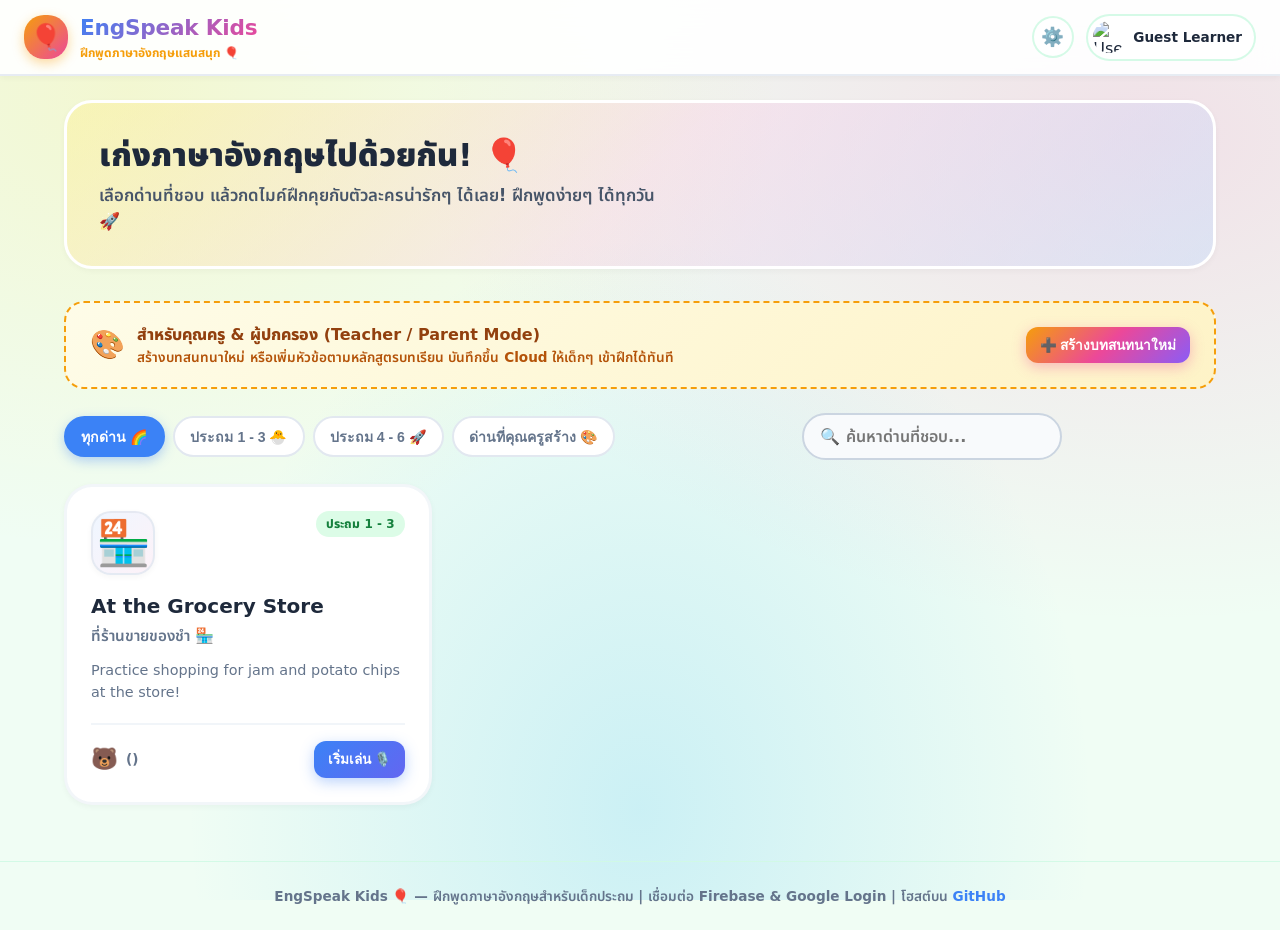
==== commit dc1728b0: "feat: multi-character custom scenario builder with AI translation, Google auth sync, remove wordbank" ====
--- a/index.html
+++ b/index.html
@@ -24,42 +24,12 @@
       <div class="brand-icon">🎈</div>
       <div class="brand-title">
         <span class="brand-name">EngSpeak Kids</span>
-        <span class="brand-tag">ฝึกพูดภาษาอังกฤษแสนสนุก ⭐</span>
-      </div>
-    </div>
-
-    <!-- Navigation Tabs -->
-    <nav class="nav-tabs">
-      <button class="nav-tab active" data-view="scenarios">
-        <span>🎮</span> <span>ด่านบทสนทนา</span>
-      </button>
-      <button class="nav-tab" data-view="wordbank">
-        <span>📖</span> <span>สมุดคำศัพท์</span>
-      </button>
-      <button class="nav-tab" data-view="history">
-        <span>🏆</span> <span>ดาว & สถิติ</span>
-      </button>
-    </nav>
+        <span class="brand-tag">ฝึกพูดภาษาอังกฤษแสนสนุก 🎈</span>
+      </div>
+    </div>
 
     <!-- Header Actions -->
     <div class="header-actions">
-      <!-- Star Reward Pill -->
-      <div class="star-counter-badge" id="header-stars-badge" title="ดาวสะสมความเก่งของคุณ">
-        <span class="star-icon-spin">⭐</span>
-        <span id="header-stars-count">0</span> ดวง
-      </div>
-
-      <!-- Firebase Badge -->
-      <div class="firebase-indicator warning" id="firebase-indicator" title="คลิกเพื่อตั้งค่า Firebase">
-        <span class="indicator-dot"></span>
-        <span id="firebase-status-text">Setup Firebase</span>
-      </div>
-
-      <!-- Theme Toggle -->
-      <button class="btn btn-secondary btn-icon" id="btn-theme-toggle" title="สลับโหมดมืด/สว่าง">
-        🌙
-      </button>
-
       <!-- Settings Button -->
       <button class="btn btn-secondary btn-icon" id="btn-header-settings" title="ตั้งค่าเสียงและระบบ">
         ⚙️
@@ -81,22 +51,8 @@
       <!-- Hero Banner -->
       <div class="hero-banner">
         <div class="hero-text">
-          <h1>เก่งภาษาอังกฤษไปด้วยกัน! 🌟</h1>
-          <p>เลือกด่านที่ชอบ แล้วกดไมค์คุยกับเพื่อนสัตว์และหุ่นยนต์น่ารักๆ ได้เลย! พูดจบรับดาวสะสมความเก่งทันที ⭐</p>
-        </div>
-        <div class="hero-stats">
-          <div class="stat-chip">
-            <div class="stat-value" id="stat-stars-banner">0 ⭐</div>
-            <div class="stat-label">ดาวสะสม</div>
-          </div>
-          <div class="stat-chip">
-            <div class="stat-value" id="stat-streak">1 🔥</div>
-            <div class="stat-label">ฝึกต่อเนื่อง</div>
-          </div>
-          <div class="stat-chip">
-            <div class="stat-value" id="stat-practices">0</div>
-            <div class="stat-label">ด่านที่เล่นแล้ว</div>
-          </div>
+          <h1>เก่งภาษาอังกฤษไปด้วยกัน! 🎈</h1>
+          <p>เลือกด่านที่ชอบ แล้วกดไมค์ฝึกคุยกับตัวละครน่ารักๆ ได้เลย! ฝึกพูดง่ายๆ ได้ทุกวัน 🚀</p>
         </div>
       </div>
 
@@ -154,7 +110,7 @@
           </div>
           <div class="chat-room-actions">
             <button class="btn btn-secondary btn-sm" id="btn-finish-practice">
-              ⏹️ บันทึกดาว & ออก
+              ⏹️ ออกจากห้องสนทนา
             </button>
           </div>
         </div>
@@ -221,38 +177,6 @@
       </div>
     </section>
 
-    <!-- VIEW 3: WORD BANK (สมุดคำศัพท์สำหรับเด็ก) -->
-    <section class="view-section" id="view-wordbank">
-      <div class="word-bank-header">
-        <div>
-          <h2>📖 สมุดคำศัพท์คนเก่ง (My Word Bank)</h2>
-          <p style="color: var(--text-muted); font-size: 0.95rem; font-weight: 600;">คำศัพท์ภาษาอังกฤษที่หนูๆ บันทึกไว้ แตะฟังเสียงอ่านได้ตลอดเวลาจ้า</p>
-        </div>
-        <div style="display: flex; align-items: center; gap: 0.75rem;">
-          <span class="badge-level p1-p3" id="wordbank-count">0 คำ</span>
-          <button class="btn btn-primary btn-sm" id="btn-open-add-vocab">
-            ➕ จดคำศัพท์ใหม่
-          </button>
-        </div>
-      </div>
-
-      <div class="word-bank-grid" id="wordbank-list-container">
-        <!-- Rendered by JavaScript -->
-      </div>
-    </section>
-
-    <!-- VIEW 4: HISTORY & STATS (ดาวและประวัติ) -->
-    <section class="view-section" id="view-history">
-      <div style="margin-bottom: 1.5rem;">
-        <h2>🏆 เหรียญรางวัลและประวัติการฝึก</h2>
-        <p style="color: var(--text-muted); font-size: 0.95rem; font-weight: 600;">ดูความก้าวหน้าและด่านต่างๆ ที่เคยฝึกพูดมาแล้ว</p>
-      </div>
-
-      <div class="history-list" id="history-list-container">
-        <!-- Rendered by JavaScript -->
-      </div>
-    </section>
-
   </main>
 
   <!-- App Footer -->
@@ -262,82 +186,71 @@
 
   <!-- ==================== MODALS ==================== -->
 
-  <!-- 0. Role Selection Modal (เลือกบทบาท Shopkeeper หรือ Customer) -->
+  <!-- 0. Role Selection Modal (เลือกบทบาทในบทสนทนา) -->
   <div class="modal-overlay" id="role-selection-modal">
-    <div class="modal-box" style="max-width: 540px;">
+    <div class="modal-box" style="max-width: 620px;">
       <div class="modal-header">
         <h3>🎭 เลือกบทบาทที่คุณต้องการเล่น</h3>
         <button class="modal-close" id="btn-close-role-modal">&times;</button>
       </div>
       <div class="modal-body" style="text-align: center;">
-        <p style="color: var(--text-muted); font-size: 1rem; font-weight: 700;">
-          🏪 ด่าน: At the Grocery Store (ร้านขายของชำ)<br>
+        <p style="color: var(--text-muted); font-size: 1rem; font-weight: 700; margin-bottom: 1rem;" id="role-selection-modal-subtitle">
+          🏪 ด่าน: At the Grocery Store<br>
           หนูอยากสวมบทบาทเป็นใครในบทสนทนานี้ดีเอ่ย?
         </p>
-        <div class="role-selection-grid">
-          <!-- Option 1: Customer -->
-          <div class="role-card-select customer" id="btn-select-customer">
-            <div class="role-avatar-big">👦</div>
-            <div class="role-name-big">Customer (ลูกค้า)</div>
-            <div class="role-desc-small">
-              หนูเป็นคนซื้อของ<br>
-              (สั่งซื้อแยมและมันฝรั่งทอด)
-            </div>
-            <button class="btn btn-primary btn-sm" style="margin-top: 0.85rem; width: 100%;">
-              เล่นเป็นลูกค้า 🛍️
-            </button>
-          </div>
-
-          <!-- Option 2: Shopkeeper -->
-          <div class="role-card-select shopkeeper" id="btn-select-shopkeeper">
-            <div class="role-avatar-big">🧑‍🍳</div>
-            <div class="role-name-big">Shopkeeper (คนขาย)</div>
-            <div class="role-desc-small">
-              หนูเป็นเจ้าของร้าน<br>
-              (ทักทายและคิดเงินลูกค้า)
-            </div>
-            <button class="btn btn-rainbow btn-sm" style="margin-top: 0.85rem; width: 100%;">
-              เล่นเป็นคนขาย 🏪
-            </button>
-          </div>
+        <div class="role-selection-grid" id="role-selection-grid">
+          <!-- Dynamically rendered by modalController.openRoleSelectionModal -->
         </div>
       </div>
     </div>
   </div>
 
-  <!-- 1. Custom Scenario Builder Modal (สำหรับครู/ผู้ปกครอง) -->
+  <!-- 1. Custom Scenario Builder Modal (สร้างบทสนทนาพร้อมตัวละครและสคริปต์) -->
   <div class="modal-overlay" id="custom-scenario-modal">
-    <div class="modal-box">
+    <div class="modal-box modal-box-large">
       <div class="modal-header">
-        <h3>🎨 สร้างบทสนทนาใหม่ (Custom Scenario)</h3>
+        <h3>🎨 สร้างบทสนทนาใหม่ (Custom Scenario Builder)</h3>
         <button class="modal-close" id="btn-close-custom-scenario-modal">&times;</button>
       </div>
       <div class="modal-body">
         <p class="form-help">
-          สร้างด่านสนทนาใหม่ตามหัวข้อที่ต้องการ ข้อมูลจะถูกบันทึกขึ้น <strong>Cloud Firestore</strong> ให้เด็กๆ ทุกคนเข้าฝึกได้ทันที
+          ออกแบบบทสนทนาสำหรับเด็กประถม สร้างตัวละครได้มากกว่า 2 ตัว และใส่ประโยคพูดพร้อมคำแปลภาษาไทย (มี AI ช่วยแปล) ข้อมูลจะบันทึกและซิงค์กับ Google Account ขึ้น <strong>Cloud Firestore</strong> อัตโนมัติ
         </p>
 
-        <div class="form-group">
-          <label>1. ชื่อด่านภาษาอังกฤษ (Title) *</label>
-          <input type="text" id="custom-title" class="form-control" placeholder="เช่น Visiting the Toy Store">
-        </div>
-
-        <div class="form-group">
-          <label>2. ชื่อด่านภาษาไทย (Thai Title) *</label>
-          <input type="text" id="custom-title-th" class="form-control" placeholder="เช่น เที่ยวร้านของเล่นแสนสนุก 🧸">
-        </div>
-
-        <div class="form-group">
-          <label>3. ระดับชั้น (Grade Level)</label>
-          <select id="custom-level" class="form-control">
-            <option value="ประถม 1 - 3">ประถม 1 - 3 (เริ่มต้น)</option>
-            <option value="ประถม 4 - 6">ประถม 4 - 6 (ปานกลาง)</option>
-            <option value="ทุกระดับชั้น">ทุกระดับชั้น</option>
-          </select>
-        </div>
-
-        <div class="form-group">
-          <label>4. เลือกตัวการ์ตูนมาสคอต (Mascot Emoji)</label>
+        <!-- Basic Info Section -->
+        <div class="scenario-section-header">
+          <span class="section-badge">1</span>
+          <h4>ข้อมูลพื้นฐานบทสนทนา</h4>
+        </div>
+
+        <div class="form-grid-2col">
+          <div class="form-group">
+            <label>ชื่อด่านภาษาอังกฤษ (Title) *</label>
+            <input type="text" id="custom-title" class="form-control" placeholder="เช่น Visiting the Library">
+          </div>
+          <div class="form-group">
+            <label>ชื่อด่านภาษาไทย (Thai Title) *</label>
+            <input type="text" id="custom-title-th" class="form-control" placeholder="เช่น ไปห้องสมุดแสนสนุก 📚">
+          </div>
+        </div>
+
+        <div class="form-grid-2col">
+          <div class="form-group">
+            <label>ระดับชั้น (Grade Level)</label>
+            <select id="custom-level" class="form-control">
+              <option value="ประถม 1 - 3">ประถม 1 - 3 (เริ่มต้น)</option>
+              <option value="ประถม 4 - 6">ประถม 4 - 6 (ปานกลาง)</option>
+              <option value="ทุกระดับชั้น">ทุกระดับชั้น</option>
+            </select>
+          </div>
+          <div class="form-group">
+            <label>คำอธิบายสั้นๆ (Description)</label>
+            <input type="text" id="custom-description" class="form-control" placeholder="เช่น ฝึกยืมหนังสือและพูดคุยกับบรรณารักษ์">
+          </div>
+        </div>
+
+        <div class="form-group">
+          <label>เลือกตัวการ์ตูนมาสคอตประจำด่าน (Mascot Emoji)</label>
           <div class="emoji-picker-container" id="custom-emoji-picker">
             <div class="emoji-pill selected" data-emoji="🐻">🐻</div>
             <div class="emoji-pill" data-emoji="🐶">🐶</div>
@@ -350,46 +263,64 @@
             <div class="emoji-pill" data-emoji="🍦">🍦</div>
             <div class="emoji-pill" data-emoji="🍕">🍕</div>
             <div class="emoji-pill" data-emoji="🚀">🚀</div>
+            <div class="emoji-pill" data-emoji="📚">📚</div>
             <div class="emoji-pill" data-emoji="🎨">🎨</div>
             <div class="emoji-pill" data-emoji="⚽">⚽</div>
           </div>
         </div>
 
-        <div class="form-grid-2col">
-          <div class="form-group">
-            <label>5. ชื่อตัวละคร *</label>
-            <input type="text" id="custom-partner-name" class="form-control" placeholder="เช่น Teddy">
-          </div>
-          <div class="form-group">
-            <label>6. บทบาทตัวละคร *</label>
-            <input type="text" id="custom-partner-role" class="form-control" placeholder="เช่น Toy Maker">
-          </div>
-        </div>
-
-        <div class="form-group">
-          <label>7. คำอธิบายด่านสั้นๆ</label>
-          <input type="text" id="custom-description" class="form-control" placeholder="เช่น ซื้อของเล่นและตุ๊กตาตัวโปรด">
-        </div>
-
-        <div class="form-group">
-          <label>8. ประโยคทักทายแรกของตัวละคร (English) *</label>
-          <input type="text" id="custom-initial-msg" class="form-control" placeholder="เช่น Hello! Welcome to the toy store! What toy do you want?">
-        </div>
-
-        <div class="form-group">
-          <label>9. คำแปลภาษาไทยของประโยคทักทาย *</label>
-          <input type="text" id="custom-initial-msg-th" class="form-control" placeholder="เช่น สวัสดีจ้า! ยินดีต้อนรับสู่ร้านของเล่น อยากได้ของเล่นชิ้นไหนเอ่ย?">
-        </div>
-
-        <div class="form-group">
-          <label>10. ตัวอย่างประโยคให้เด็กฝึกพูด (ใส่ 1 ประโยคต่อ 1 บรรทัด)</label>
-          <textarea id="custom-prompts" class="form-control" rows="3" placeholder="I want the cute teddy bear!&#10;Can I play with the toy robot?&#10;How much is this puzzle?"></textarea>
+        <!-- Characters Section (สร้างตัวละครได้มากกว่า 2 ตัว) -->
+        <div class="scenario-section-header">
+          <span class="section-badge">2</span>
+          <h4>ตัวละครในบทสนทนา (รองรับมากกว่า 2 ตัวละคร)</h4>
+        </div>
+        <p style="font-size: 0.85rem; color: var(--text-muted); font-weight: 600; margin-top: -0.5rem;">
+          เพิ่มตัวละครที่ร่วมสนทนาในด่านนี้ เช่น Shopkeeper, Customer, Teacher, Friend, Mom ฯลฯ
+        </p>
+
+        <div class="characters-manager-box">
+          <div class="characters-list" id="custom-characters-list">
+            <!-- Dynamically rendered character pills -->
+          </div>
+          <div class="add-character-row">
+            <input type="text" id="custom-new-char-input" class="form-control" placeholder="พิมพ์ชื่อตัวละครใหม่ (เช่น Teacher, Mom, Alex)..." style="flex: 1;">
+            <button type="button" class="btn btn-secondary" id="btn-add-character">
+              ➕ เพิ่มตัวละคร
+            </button>
+          </div>
+        </div>
+
+        <!-- Dialogue Script Lines Section -->
+        <div class="scenario-section-header" style="margin-top: 1.5rem;">
+          <span class="section-badge">3</span>
+          <div style="display: flex; align-items: center; justify-content: space-between; width: 100%; flex-wrap: wrap; gap: 0.5rem;">
+            <h4 style="margin: 0;">บทสนทนาตามลำดับ (Dialogue Lines)</h4>
+            <button type="button" class="btn btn-secondary btn-sm" id="btn-ai-translate-all" title="ให้ AI แปลประโยคที่ยังไม่มีคำแปลทั้งหมด">
+              ✨ AI ช่วยแปลไทยทั้งหมด
+            </button>
+          </div>
+        </div>
+        <p style="font-size: 0.85rem; color: var(--text-muted); font-weight: 600; margin-top: -0.5rem;">
+          ออกแบบกล่อง: ซ้ายเลือกชื่อตัวละคร ขวาใส่ประโยคภาษาอังกฤษ ด้านล่างใส่คำแปล (หรือกดปุ่ม AI แปลให้อัตโนมัติ)
+        </p>
+
+        <div class="dialogue-lines-container" id="dialogue-lines-list">
+          <!-- Dynamically rendered dialogue line cards -->
+        </div>
+
+        <div style="display: flex; gap: 0.75rem; margin-top: 0.75rem; flex-wrap: wrap;">
+          <button type="button" class="btn btn-primary btn-sm" id="btn-add-dialogue-line" style="flex: 1; min-width: 200px;">
+            ➕ เพิ่มประโยคบทสนทนา
+          </button>
+          <button type="button" class="btn btn-secondary btn-sm" id="btn-load-script-example" style="font-size: 0.82rem;">
+            📝 โหลดตัวอย่างบทสนทนา
+          </button>
         </div>
       </div>
       <div class="modal-footer">
         <button class="btn btn-secondary" id="btn-cancel-custom-scenario">ยกเลิก</button>
         <button class="btn btn-rainbow" id="btn-save-custom-scenario">
-          💾 บันทึกขึ้น Cloud Firestore
+          💾 บันทึกบทสนทนาขึ้น Cloud
         </button>
       </div>
     </div>
@@ -443,7 +374,7 @@
     </div>
   </div>
 
-  <!-- 3. Settings Modal (Voice & System) -->
+  <!-- 3. Settings Modal (Voice, System & Firebase Status) -->
   <div class="modal-overlay" id="settings-modal">
     <div class="modal-box">
       <div class="modal-header">
@@ -451,6 +382,25 @@
         <button class="modal-close" id="btn-close-settings-modal">&times;</button>
       </div>
       <div class="modal-body">
+        <!-- Firebase Connection Status in Settings -->
+        <div class="settings-firebase-card">
+          <div style="display: flex; align-items: center; justify-content: space-between; margin-bottom: 0.35rem;">
+            <label style="margin: 0; font-weight: 800; display: flex; align-items: center; gap: 0.4rem;">
+              <span>🔥</span> <span>สถานะ Firebase</span>
+            </label>
+            <div class="firebase-indicator warning" id="firebase-indicator" style="cursor: pointer;" title="คลิกเพื่อแก้ไข Config">
+              <span class="indicator-dot"></span>
+              <span id="firebase-status-text">Setup Firebase</span>
+            </div>
+          </div>
+          <p style="font-size: 0.85rem; color: var(--text-muted); margin-bottom: 0.65rem; font-weight: 600;">
+            เชื่อมต่อ Firebase Cloud เพื่อบันทึกและซิงค์บทสนทนาที่คุณสร้างกับบัญชี Google
+          </p>
+          <button type="button" class="btn btn-secondary btn-sm" id="btn-open-firebase-config" style="width: 100%;">
+            ⚙️ จัดการ Firebase Configuration
+          </button>
+        </div>
+
         <div class="form-group">
           <label>สำเนียงภาษาอังกฤษ (Accent)</label>
           <select id="setting-accent" class="form-control">
@@ -470,7 +420,7 @@
         <div class="form-group">
           <label>Google Gemini API Key (ตัวเลือกเสริม)</label>
           <input type="password" id="setting-gemini-key" class="form-control" placeholder="AIzaSy... (เว้นว่างไว้เพื่อใช้ AI ในตัว)">
-          <span class="form-help">หากใส่ Gemini API Key ระบบจะใช้โมเดล Gemini 1.5 Flash ช่วยคิดคำตอบได้สนุกสนานยิ่งขึ้น</span>
+          <span class="form-help">หากใส่ Gemini API Key ระบบจะใช้โมเดล Gemini 1.5 Flash ช่วยคิดคำตอบและแปลภาษาไทยได้อย่างแม่นยำ</span>
         </div>
       </div>
       <div class="modal-footer">
@@ -494,7 +444,7 @@
         <p id="modal-profile-email" style="color: var(--text-muted); font-size: 0.9rem; margin-bottom: 1.5rem; font-weight: 600;">Guest Mode</p>
 
         <div id="modal-profile-fb-notice" style="display: none; background: rgba(245, 158, 11, 0.1); border: 1px solid rgba(245, 158, 11, 0.3); padding: 0.75rem; border-radius: var(--radius-sm); font-size: 0.85rem; margin-bottom: 1rem; text-align: left; color: #b45309; font-weight: 600;">
-          ⚠️ ข้อมูลจะถูกบันทึกในเครื่องนี้ เข้าสู่ระบบด้วย Google เพื่อซิงค์ดาวและคำศัพท์ขึ้น Cloud Firestore ได้เลย!
+          ⚠️ เข้าสู่ระบบด้วย Google Account เพื่อสร้างและซิงค์บทสนทนาของคุณขึ้น Cloud ได้ทันที!
         </div>
 
         <div style="display: flex; flex-direction: column; gap: 0.75rem; align-items: center;">
@@ -510,39 +460,6 @@
     </div>
   </div>
 
-  <!-- 5. Add Custom Vocab Modal -->
-  <div class="modal-overlay" id="add-vocab-modal">
-    <div class="modal-box">
-      <div class="modal-header">
-        <h3>➕ จดคำศัพท์ใหม่ลงสมุด</h3>
-        <button class="modal-close" id="btn-close-add-vocab-modal">&times;</button>
-      </div>
-      <div class="modal-body">
-        <div class="form-group">
-          <label>คำศัพท์ภาษาอังกฤษ (Word / Phrase) *</label>
-          <input type="text" id="vocab-input-word" class="form-control" placeholder="เช่น Puppy">
-        </div>
-        <div class="form-group">
-          <label>คำอ่าน (Phonetic)</label>
-          <input type="text" id="vocab-input-phonetic" class="form-control" placeholder="เช่น /ˈpʌp.i/">
-        </div>
-        <div class="form-group">
-          <label>ความหมายภาษาไทย (Meaning) *</label>
-          <input type="text" id="vocab-input-th" class="form-control" placeholder="เช่น ลูกสุนัขแสนน่ารัก">
-        </div>
-        <div class="form-group">
-          <label>ตัวอย่างประโยค (Example Sentence)</label>
-          <input type="text" id="vocab-input-example" class="form-control" placeholder="เช่น I love playing with my puppy.">
-        </div>
-      </div>
-      <div class="modal-footer">
-        <button class="btn btn-primary" id="btn-save-custom-vocab">
-          บันทึกคำศัพท์
-        </button>
-      </div>
-    </div>
-  </div>
-
   <!-- JavaScript Entry Point (ES Module) -->
   <script type="module" src="./js/app.js"></script>
 </body>
--- a/css/main.css
+++ b/css/main.css
@@ -45,16 +45,6 @@
   --transition: all 0.25s cubic-bezier(0.34, 1.56, 0.64, 1);
 }
 
-[data-theme="dark"] {
-  --bg-main: #0f172a;
-  --bg-card: rgba(30, 41, 59, 0.88);
-  --bg-card-hover: rgba(30, 41, 59, 0.98);
-  --border-color: rgba(51, 65, 85, 0.8);
-  --text-main: #f8fafc;
-  --text-muted: #cbd5e1;
-  --text-subtle: #94a3b8;
-  --primary-light: rgba(59, 130, 246, 0.2);
-}
 
 * {
   box-sizing: border-box;
@@ -213,10 +203,6 @@
   box-shadow: var(--shadow-sm);
 }
 
-[data-theme="dark"] .nav-tab.active {
-  background: #1e293b;
-  color: #60a5fa;
-}
 
 /* User Profile Badge */
 .user-badge {
--- a/css/components.css
+++ b/css/components.css
@@ -332,99 +332,208 @@
   gap: 1rem;
 }
 
-.word-bank-grid {
-  display: grid;
-  grid-template-columns: repeat(auto-fill, minmax(min(100%, 280px), 1fr));
-  gap: clamp(0.85rem, 2vw, 1.25rem);
-}
-
-.vocab-card {
+/* Settings Firebase Card */
+.settings-firebase-card {
+  background: var(--bg-card);
+  border: 2px dashed #93c5fd;
+  border-radius: var(--radius-md);
+  padding: 1rem;
+  margin-bottom: 1.25rem;
+}
+
+/* Modal Box Sizing */
+.modal-box-large {
+  max-width: 820px;
+}
+
+/* Custom Scenario Builder Styles */
+.scenario-section-header {
+  display: flex;
+  align-items: center;
+  gap: 0.6rem;
+  margin: 1.25rem 0 0.5rem;
+  padding-bottom: 0.4rem;
+  border-bottom: 2px solid #f1f5f9;
+}
+
+.scenario-section-header h4 {
+  font-size: 1.05rem;
+  font-weight: 800;
+  color: var(--text-main);
+  margin: 0;
+}
+
+.section-badge {
+  display: inline-flex;
+  align-items: center;
+  justify-content: center;
+  width: 24px;
+  height: 24px;
+  border-radius: 50%;
+  background: var(--primary);
+  color: #ffffff;
+  font-size: 0.8rem;
+  font-weight: 800;
+}
+
+/* Characters Manager */
+.characters-manager-box {
+  background: #f8fafc;
+  border: 2px solid #e2e8f0;
+  border-radius: var(--radius-md);
+  padding: 0.9rem;
+  display: flex;
+  flex-direction: column;
+  gap: 0.75rem;
+}
+
+.characters-list {
+  display: flex;
+  flex-wrap: wrap;
+  gap: 0.5rem;
+  min-height: 38px;
+  align-items: center;
+}
+
+.character-pill {
+  display: inline-flex;
+  align-items: center;
+  gap: 0.45rem;
   background: #ffffff;
-  border: 3px solid #f1f5f9;
-  border-radius: var(--radius-md);
-  padding: 1.25rem;
+  border: 2px solid #bfdbfe;
+  color: #1e3a8a;
+  padding: 0.35rem 0.75rem;
+  border-radius: var(--radius-full);
+  font-size: 0.9rem;
+  font-weight: 700;
+  box-shadow: var(--shadow-sm);
+  transition: var(--transition);
+}
+
+.character-pill .btn-del-char {
+  background: none;
+  border: none;
+  color: #ef4444;
+  cursor: pointer;
+  font-size: 1.1rem;
+  line-height: 1;
+  padding: 0 0.15rem;
+  border-radius: 50%;
+  transition: var(--transition);
+}
+
+.character-pill .btn-del-char:hover {
+  background: #fee2e2;
+  transform: scale(1.15);
+}
+
+.add-character-row {
+  display: flex;
+  gap: 0.5rem;
+}
+
+/* Dialogue Lines Script Builder */
+.dialogue-lines-container {
   display: flex;
   flex-direction: column;
-  gap: 0.5rem;
-  box-shadow: var(--shadow-sm);
-  position: relative;
-  transition: var(--transition);
-}
-
-.vocab-card:hover {
-  transform: translateY(-4px) scale(1.02);
-  box-shadow: var(--shadow-md);
-  border-color: #bbf7d0;
-}
-
-.vocab-word-row {
-  display: flex;
-  align-items: center;
-  justify-content: space-between;
-}
-
-.vocab-word {
-  font-size: 1.35rem;
-  font-weight: 900;
-  color: var(--primary);
-}
-
-.vocab-phonetic {
-  font-size: 0.85rem;
-  color: var(--text-subtle);
-  font-family: monospace;
-}
-
-.vocab-th {
-  font-size: 1rem;
-  color: var(--text-main);
-  font-weight: 700;
-}
-
-.vocab-actions {
-  display: flex;
-  align-items: center;
-  justify-content: flex-end;
-  gap: 0.5rem;
+  gap: 0.85rem;
   margin-top: 0.5rem;
-  border-top: 2px solid #f8fafc;
-  padding-top: 0.75rem;
-}
-
-/* History View */
-.history-list {
-  display: flex;
-  flex-direction: column;
-  gap: 1rem;
-}
-
-.history-card {
+}
+
+.dialogue-line-card {
   background: #ffffff;
   border: 2px solid #e2e8f0;
   border-radius: var(--radius-md);
-  padding: 1.25rem;
-  display: flex;
-  align-items: center;
-  justify-content: space-between;
+  padding: 0.85rem;
+  display: flex;
+  flex-direction: column;
+  gap: 0.6rem;
   box-shadow: var(--shadow-sm);
-  flex-wrap: wrap;
-  gap: 1rem;
-}
-
-.history-meta h4 {
-  font-size: 1.1rem;
+  transition: var(--transition);
+}
+
+.dialogue-line-card:hover {
+  border-color: #93c5fd;
+  box-shadow: var(--shadow-md);
+}
+
+.dialogue-line-top {
+  display: flex;
+  align-items: center;
+  gap: 0.6rem;
+}
+
+.dialogue-line-num {
+  font-size: 0.8rem;
   font-weight: 800;
-  color: var(--text-main);
-  margin-bottom: 0.25rem;
-}
-
-.history-details {
-  display: flex;
-  align-items: center;
-  gap: 1.25rem;
-  font-size: 0.85rem;
+  color: var(--text-subtle);
+  min-width: 28px;
+  text-align: center;
+}
+
+.dialogue-speaker-select {
+  flex: 0 0 160px;
+  max-width: 170px;
   font-weight: 700;
-  color: var(--text-muted);
+  color: var(--primary);
+  background: #eff6ff;
+  border: 2px solid #bfdbfe;
+  border-radius: var(--radius-sm);
+  padding: 0.45rem 0.6rem;
+  font-size: 0.9rem;
+}
+
+.dialogue-english-input {
+  flex: 1;
+  font-size: 0.95rem;
+  padding: 0.45rem 0.75rem;
+}
+
+.btn-delete-line {
+  background: transparent;
+  border: 1px solid transparent;
+  color: #ef4444;
+  cursor: pointer;
+  padding: 0.35rem 0.5rem;
+  border-radius: var(--radius-sm);
+  font-size: 1rem;
+  transition: var(--transition);
+}
+
+.btn-delete-line:hover {
+  background: #fee2e2;
+  border-color: #fca5a5;
+  transform: scale(1.08);
+}
+
+.dialogue-line-bottom {
+  display: flex;
+  align-items: center;
+  gap: 0.5rem;
+  padding-left: 2rem;
+}
+
+.dialogue-thai-input {
+  flex: 1;
+  font-size: 0.88rem;
+  background: #fdfdfd;
+  color: #334155;
+  padding: 0.4rem 0.75rem;
+}
+
+.btn-line-ai-translate {
+  flex-shrink: 0;
+  font-size: 0.8rem;
+  padding: 0.35rem 0.65rem;
+  background: #f0fdf4;
+  color: #166534;
+  border: 1.5px solid #bbf7d0;
+  font-weight: 700;
+}
+
+.btn-line-ai-translate:hover {
+  background: #dcfce7;
+  border-color: #86efac;
 }
 
 /* Form 2-Column Grid */
@@ -460,8 +569,7 @@
 
 .modal-box {
   background: #ffffff;
-  color: var(--text-main);
-  border-radius: clamp(16px, 3vw, var(--radius-lg));
+  border-radius: var(--radius-lg);
   max-width: 600px;
   width: 100%;
   max-height: calc(100vh - 2rem);
@@ -472,9 +580,6 @@
   animation: modalPopUp 0.3s cubic-bezier(0.34, 1.56, 0.64, 1);
 }
 
-[data-theme="dark"] .modal-box {
-  background: #1e293b;
-}
 
 @keyframes modalPopUp {
   from { transform: scale(0.9); opacity: 0; }
@@ -624,6 +729,25 @@
     grid-template-columns: 1fr;
     gap: 0.75rem;
   }
+  .dialogue-line-top {
+    flex-wrap: wrap;
+  }
+  .dialogue-speaker-select {
+    flex: 1 1 130px;
+    max-width: none;
+  }
+  .dialogue-line-bottom {
+    padding-left: 0;
+    flex-wrap: wrap;
+  }
+  .dialogue-thai-input {
+    width: 100%;
+    flex: 1 1 100%;
+  }
+  .btn-line-ai-translate {
+    width: 100%;
+    text-align: center;
+  }
   .modal-box {
     width: calc(100vw - 1.25rem);
     max-height: calc(100dvh - 1.5rem);
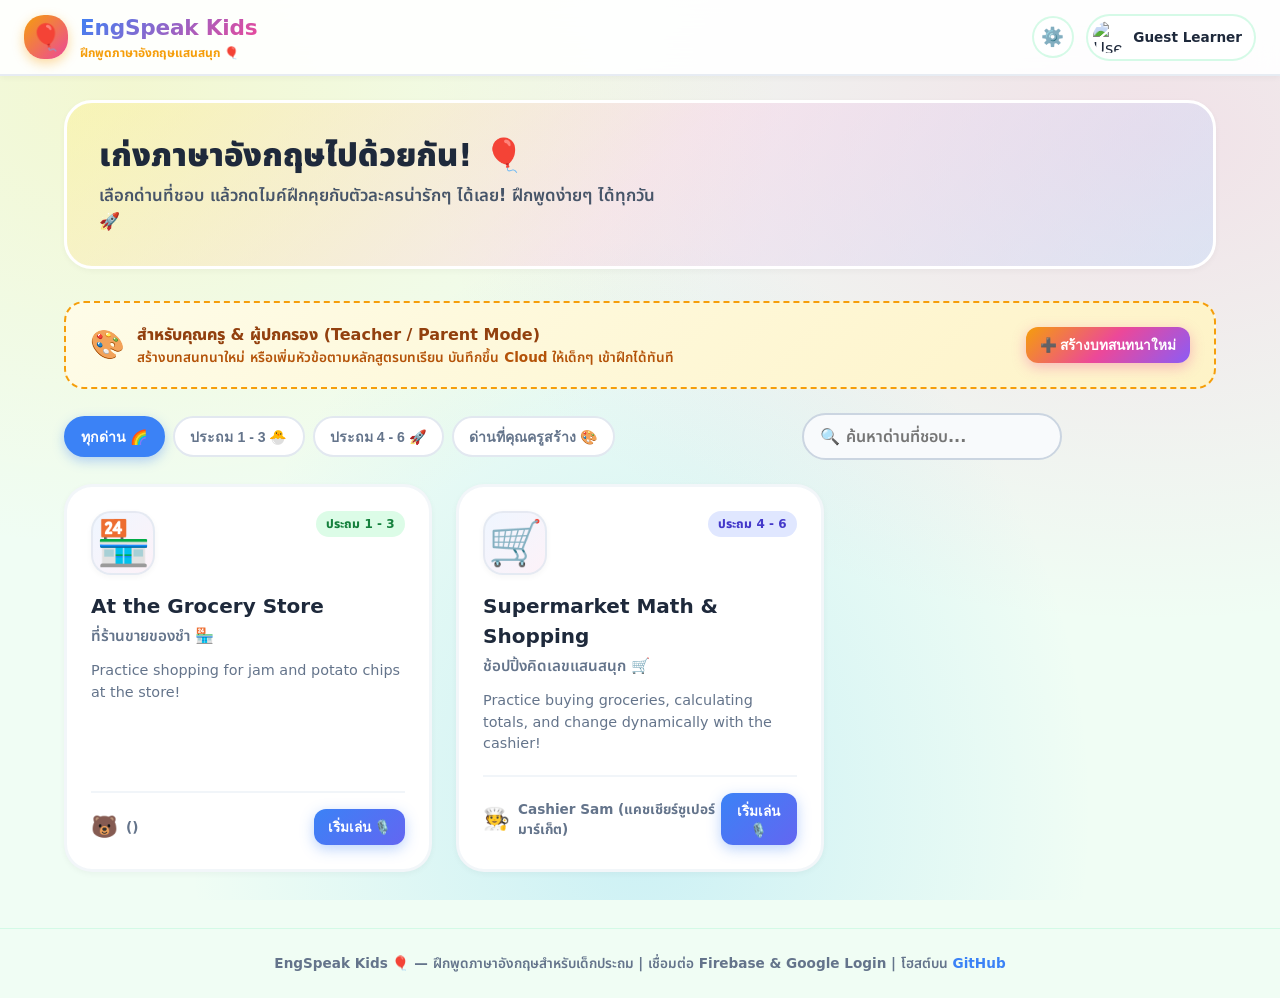
==== commit 03ef71ef: "feat: add dynamic supermarket shopping and math scenario with interactive price board" ====
--- a/index.html
+++ b/index.html
@@ -115,6 +115,17 @@
           </div>
         </div>
 
+        <!-- Price Board / Items Catalog Bar (สำหรับด่านช้อปปิ้งคิดเลข) -->
+        <div class="chat-catalog-bar" id="chat-catalog-bar" style="display: none;">
+          <div class="catalog-bar-title">
+            <span>🏷️ ป้ายราคาสินค้า (Price Board):</span>
+            <span style="font-size: 0.75rem; color: var(--text-muted);">แตะสินค้าเพื่อดูราคาหรือใส่ในช่องพูด</span>
+          </div>
+          <div class="catalog-scroll" id="catalog-scroll-container">
+            <!-- Rendered by JavaScript -->
+          </div>
+        </div>
+
         <!-- Messages Feed -->
         <div class="chat-messages" id="chat-messages-feed">
           <!-- Bubbles added dynamically -->
--- a/css/chat.css
+++ b/css/chat.css
@@ -793,19 +793,70 @@
     height: 44px;
     font-size: 1.25rem;
   }
-
-  .role-selection-grid {
-    grid-template-columns: 1fr 1fr;
-    gap: 0.6rem;
-  }
-
-  .role-card-select {
-    padding: 0.75rem;
-  }
-
-  .role-avatar-big {
-    font-size: 2rem;
-    margin-bottom: 0.25rem;
-  }
-}
-
+}
+
+/* Price Catalog Bar (สำหรับด่านคณิตศาสตร์ช้อปปิ้ง) */
+.chat-catalog-bar {
+  background: #f8fafc;
+  border-bottom: 2px solid #e2e8f0;
+  padding: 0.5rem 1rem;
+  display: flex;
+  flex-direction: column;
+  gap: 0.35rem;
+  flex-shrink: 0;
+}
+
+.catalog-bar-title {
+  display: flex;
+  align-items: center;
+  justify-content: space-between;
+  font-size: 0.82rem;
+  font-weight: 800;
+  color: var(--text-main);
+}
+
+.catalog-scroll {
+  display: flex;
+  gap: 0.5rem;
+  overflow-x: auto;
+  padding-bottom: 0.25rem;
+  scrollbar-width: thin;
+  -webkit-overflow-scrolling: touch;
+}
+
+.catalog-item-chip {
+  display: inline-flex;
+  align-items: center;
+  gap: 0.35rem;
+  background: #ffffff;
+  border: 1.5px solid #bfdbfe;
+  padding: 0.3rem 0.6rem;
+  border-radius: var(--radius-full);
+  font-size: 0.85rem;
+  font-weight: 700;
+  color: var(--text-main);
+  white-space: nowrap;
+  cursor: pointer;
+  box-shadow: var(--shadow-sm);
+  transition: var(--transition);
+  flex-shrink: 0;
+}
+
+.catalog-item-chip:hover {
+  border-color: #3b82f6;
+  background: #eff6ff;
+  transform: translateY(-2px);
+  box-shadow: var(--shadow-md);
+}
+
+.catalog-item-chip .price-tag {
+  background: #ecfdf5;
+  color: #047857;
+  border: 1px solid #a7f3d0;
+  padding: 0.1rem 0.4rem;
+  border-radius: var(--radius-full);
+  font-size: 0.75rem;
+  font-weight: 900;
+}
+
+
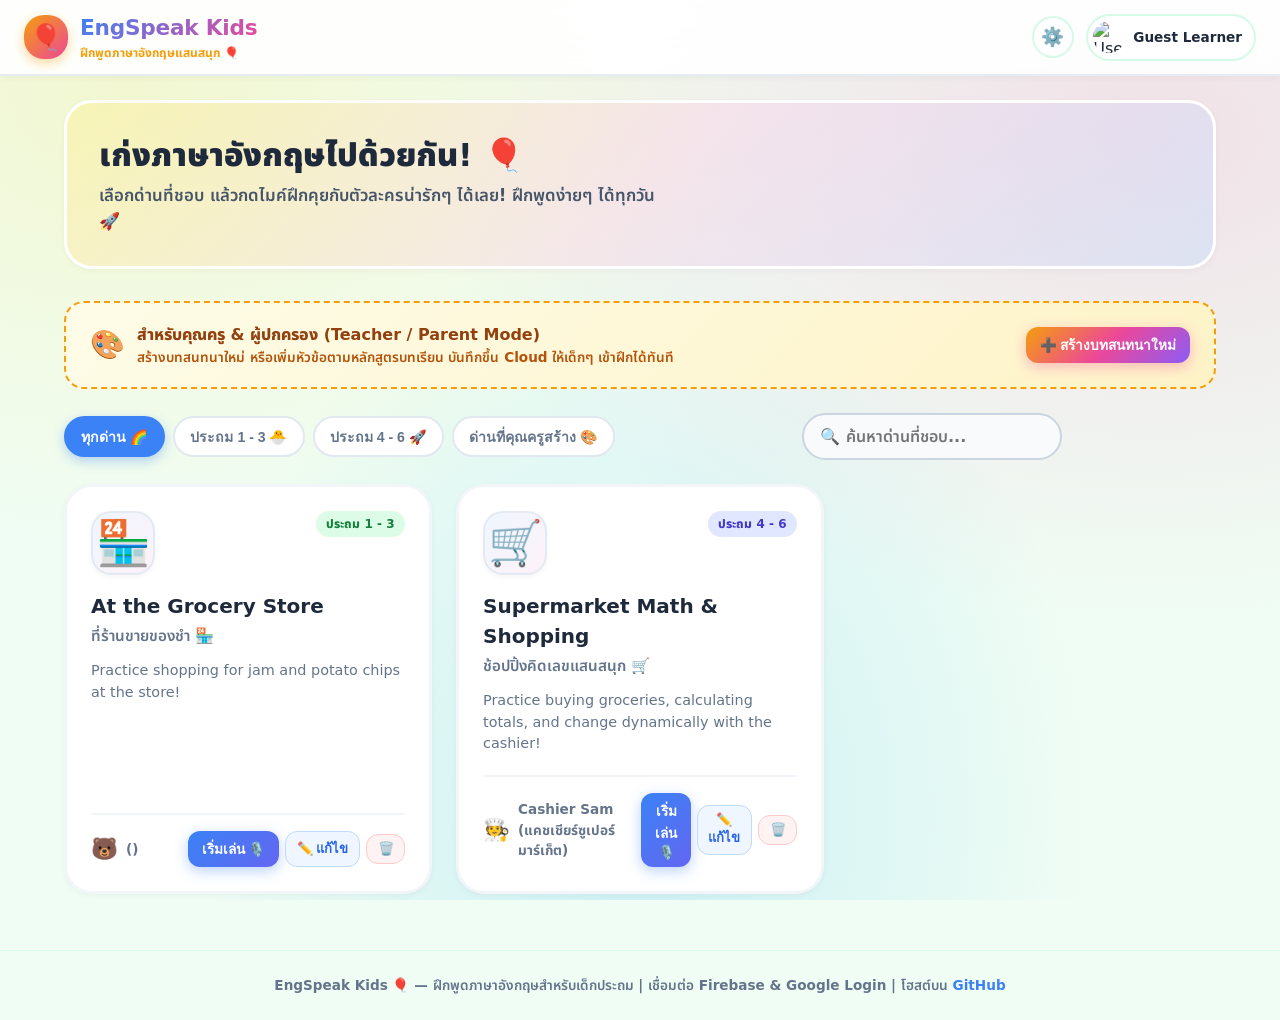
==== commit f4362b0a: "feat: strict 100% speech verification with retry and edit/delete support for all scenarios" ====
--- a/index.html
+++ b/index.html
@@ -77,6 +77,7 @@
           <button class="filter-btn" data-level="p1-p3">ประถม 1 - 3 🐣</button>
           <button class="filter-btn" data-level="p4-p6">ประถม 4 - 6 🚀</button>
           <button class="filter-btn" data-level="custom">ด่านที่คุณครูสร้าง 🎨</button>
+          <button class="btn-restore-defaults" id="btn-restore-defaults" style="display: none;" title="กู้คืนบทสนทนาเริ่มต้นที่ถูกลบไป">🔄 คืนค่าเริ่มต้น</button>
         </div>
         <div class="search-box-wrapper">
           <input type="text" id="search-scenarios-input" class="form-control" placeholder="🔍 ค้นหาด่านที่ชอบ..." style="border-radius: var(--radius-full);">
@@ -143,6 +144,20 @@
           <div class="teleprompter-th" id="teleprompter-th">
             สวัสดีตอนบ่ายครับ! มีอะไรให้ผมช่วยไหมครับ?
           </div>
+
+          <!-- Speech Accuracy Verification Feedback Box -->
+          <div class="teleprompter-feedback error" id="teleprompter-feedback" style="display: none;">
+            <div class="teleprompter-feedback-title" id="teleprompter-feedback-title">
+              <span>❌ ยังออกเสียงไม่ถูกต้อง 100% นะครับ</span>
+            </div>
+            <div id="teleprompter-feedback-desc" style="font-size: 0.82rem; color: #991b1b; line-height: 1.4;">
+              หนูต้องพูดให้ตรงกับประโยคด้านบนทุกคำ ลองฟังเสียงตัวอย่างแล้วกดไมค์พูดใหม่นะ!
+            </div>
+            <div class="teleprompter-word-diff" id="teleprompter-word-diff">
+              <!-- Dynamically rendered word comparison chips -->
+            </div>
+          </div>
+
           <div class="teleprompter-actions">
             <button class="btn-teleprompter btn-tele-listen" id="btn-tele-listen" title="กดฟังเสียงตัวอย่าง">
               🔊 ฟังตัวอย่างเสียง
@@ -150,8 +165,8 @@
             <button class="btn-teleprompter btn-tele-mic" id="btn-tele-mic" title="เปิดไมค์เพื่ออ่านออกเสียง">
               🎙️ เปิดไมค์อ่านออกเสียง
             </button>
-            <button class="btn-teleprompter btn-tele-send" id="btn-tele-send" title="ส่งประโยคนี้ทันที">
-              ⚡ ส่งทันที
+            <button class="btn-teleprompter btn-tele-send" id="btn-tele-send" title="ส่งตรวจประโยคนี้">
+              🚀 ส่งตรวจประโยค
             </button>
           </div>
         </div>
--- a/css/chat.css
+++ b/css/chat.css
@@ -559,6 +559,78 @@
   transform: scale(1.05);
 }
 
+/* Shake animation when speech is incorrect */
+@keyframes shakeError {
+  0%, 100% { transform: translateX(0); }
+  20%, 60% { transform: translateX(-8px); }
+  40%, 80% { transform: translateX(8px); }
+}
+
+.teleprompter-box.shake-error {
+  animation: shakeError 0.45s ease;
+  border-color: #ef4444 !important;
+  background: linear-gradient(135deg, #fef2f2, #fff1f2) !important;
+}
+
+/* Feedback alert inside Teleprompter */
+.teleprompter-feedback {
+  background: #ffffff;
+  border-radius: var(--radius-sm);
+  padding: 0.6rem 0.85rem;
+  border: 1.5px solid #fca5a5;
+  display: flex;
+  flex-direction: column;
+  gap: 0.35rem;
+  font-size: 0.85rem;
+  box-shadow: var(--shadow-sm);
+  animation: fadeIn 0.25s ease;
+}
+
+.teleprompter-feedback.error {
+  background: #fff5f5;
+  border-color: #f87171;
+  color: #991b1b;
+}
+
+.teleprompter-feedback-title {
+  font-weight: 800;
+  display: flex;
+  align-items: center;
+  gap: 0.35rem;
+}
+
+.teleprompter-word-diff {
+  display: flex;
+  flex-wrap: wrap;
+  gap: 0.3rem;
+  margin-top: 0.25rem;
+  padding: 0.4rem;
+  background: #ffffff;
+  border-radius: var(--radius-sm);
+  border: 1px solid #fed7aa;
+}
+
+.word-chip {
+  padding: 0.15rem 0.45rem;
+  border-radius: var(--radius-full);
+  font-size: 0.82rem;
+  font-weight: 800;
+  display: inline-flex;
+  align-items: center;
+}
+
+.word-chip.word-correct {
+  background: #dcfce7;
+  color: #166534;
+  border: 1px solid #86efac;
+}
+
+.word-chip.word-missing {
+  background: #fee2e2;
+  color: #991b1b;
+  border: 1.5px dashed #f87171;
+}
+
 /* ==================== ROLE SELECTION MODAL ==================== */
 .role-selection-grid {
   display: grid;
--- a/css/components.css
+++ b/css/components.css
@@ -286,6 +286,65 @@
 
 .scenario-partner-avatar {
   font-size: 1.35rem;
+}
+
+.scenario-actions-group {
+  display: flex;
+  align-items: center;
+  gap: 0.4rem;
+}
+
+.btn-edit-scenario {
+  color: #2563eb !important;
+  background: #eff6ff !important;
+  border: 1.5px solid #bfdbfe !important;
+  padding: 0.4rem 0.65rem !important;
+  font-size: 0.82rem !important;
+  font-weight: 800 !important;
+}
+
+.btn-edit-scenario:hover {
+  background: #dbeafe !important;
+  border-color: #3b82f6 !important;
+  transform: translateY(-2px);
+}
+
+.btn-del-scenario {
+  color: #ef4444 !important;
+  background: #fef2f2 !important;
+  border: 1.5px solid #fecaca !important;
+  padding: 0.4rem 0.65rem !important;
+  font-size: 0.82rem !important;
+  font-weight: 800 !important;
+}
+
+.btn-del-scenario:hover {
+  background: #fee2e2 !important;
+  border-color: #f87171 !important;
+  transform: translateY(-2px);
+}
+
+.btn-restore-defaults {
+  display: inline-flex;
+  align-items: center;
+  gap: 0.35rem;
+  background: #ffffff;
+  color: #475569;
+  border: 1.5px solid #cbd5e1;
+  font-size: 0.82rem;
+  font-weight: 700;
+  padding: 0.4rem 0.8rem;
+  border-radius: var(--radius-full);
+  cursor: pointer;
+  transition: var(--transition);
+  margin-left: auto;
+}
+
+.btn-restore-defaults:hover {
+  background: #f1f5f9;
+  color: #1e293b;
+  border-color: #94a3b8;
+  transform: translateY(-1px);
 }
 
 /* Emoji Picker Pills */
